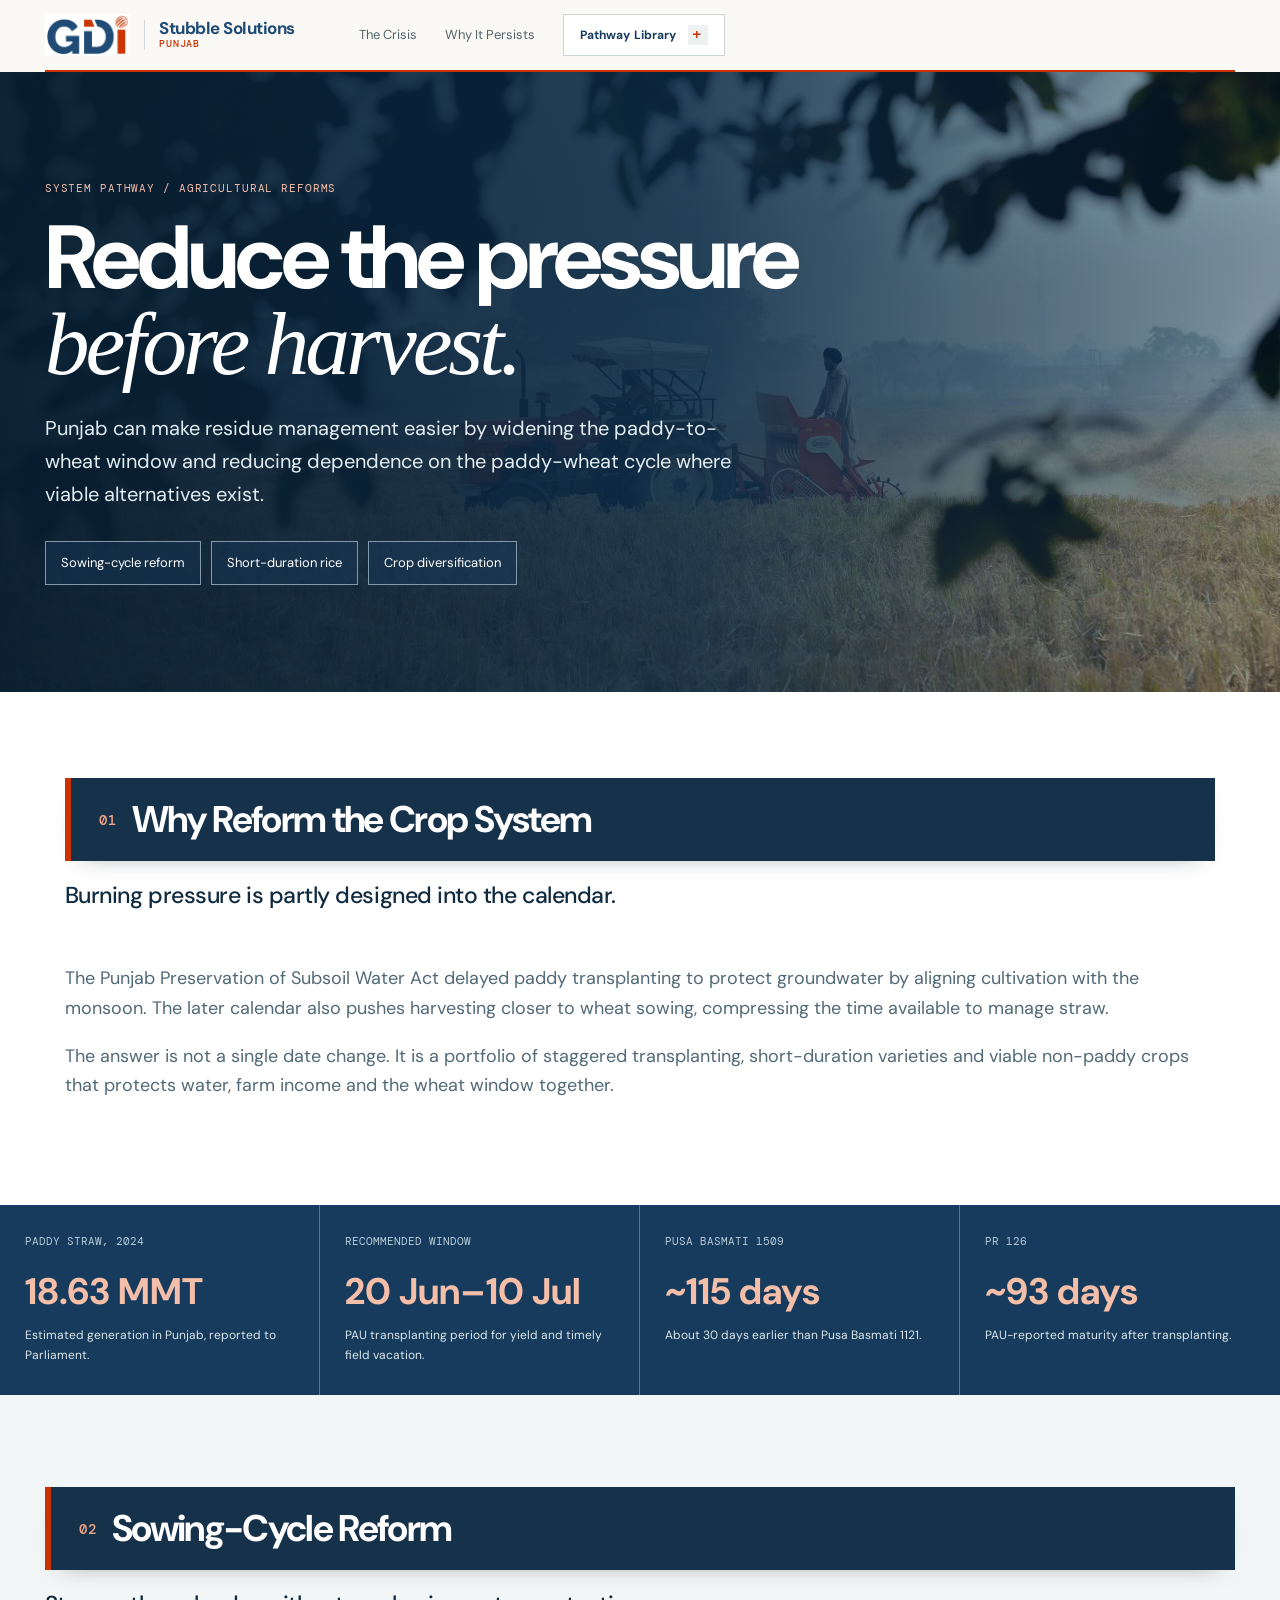
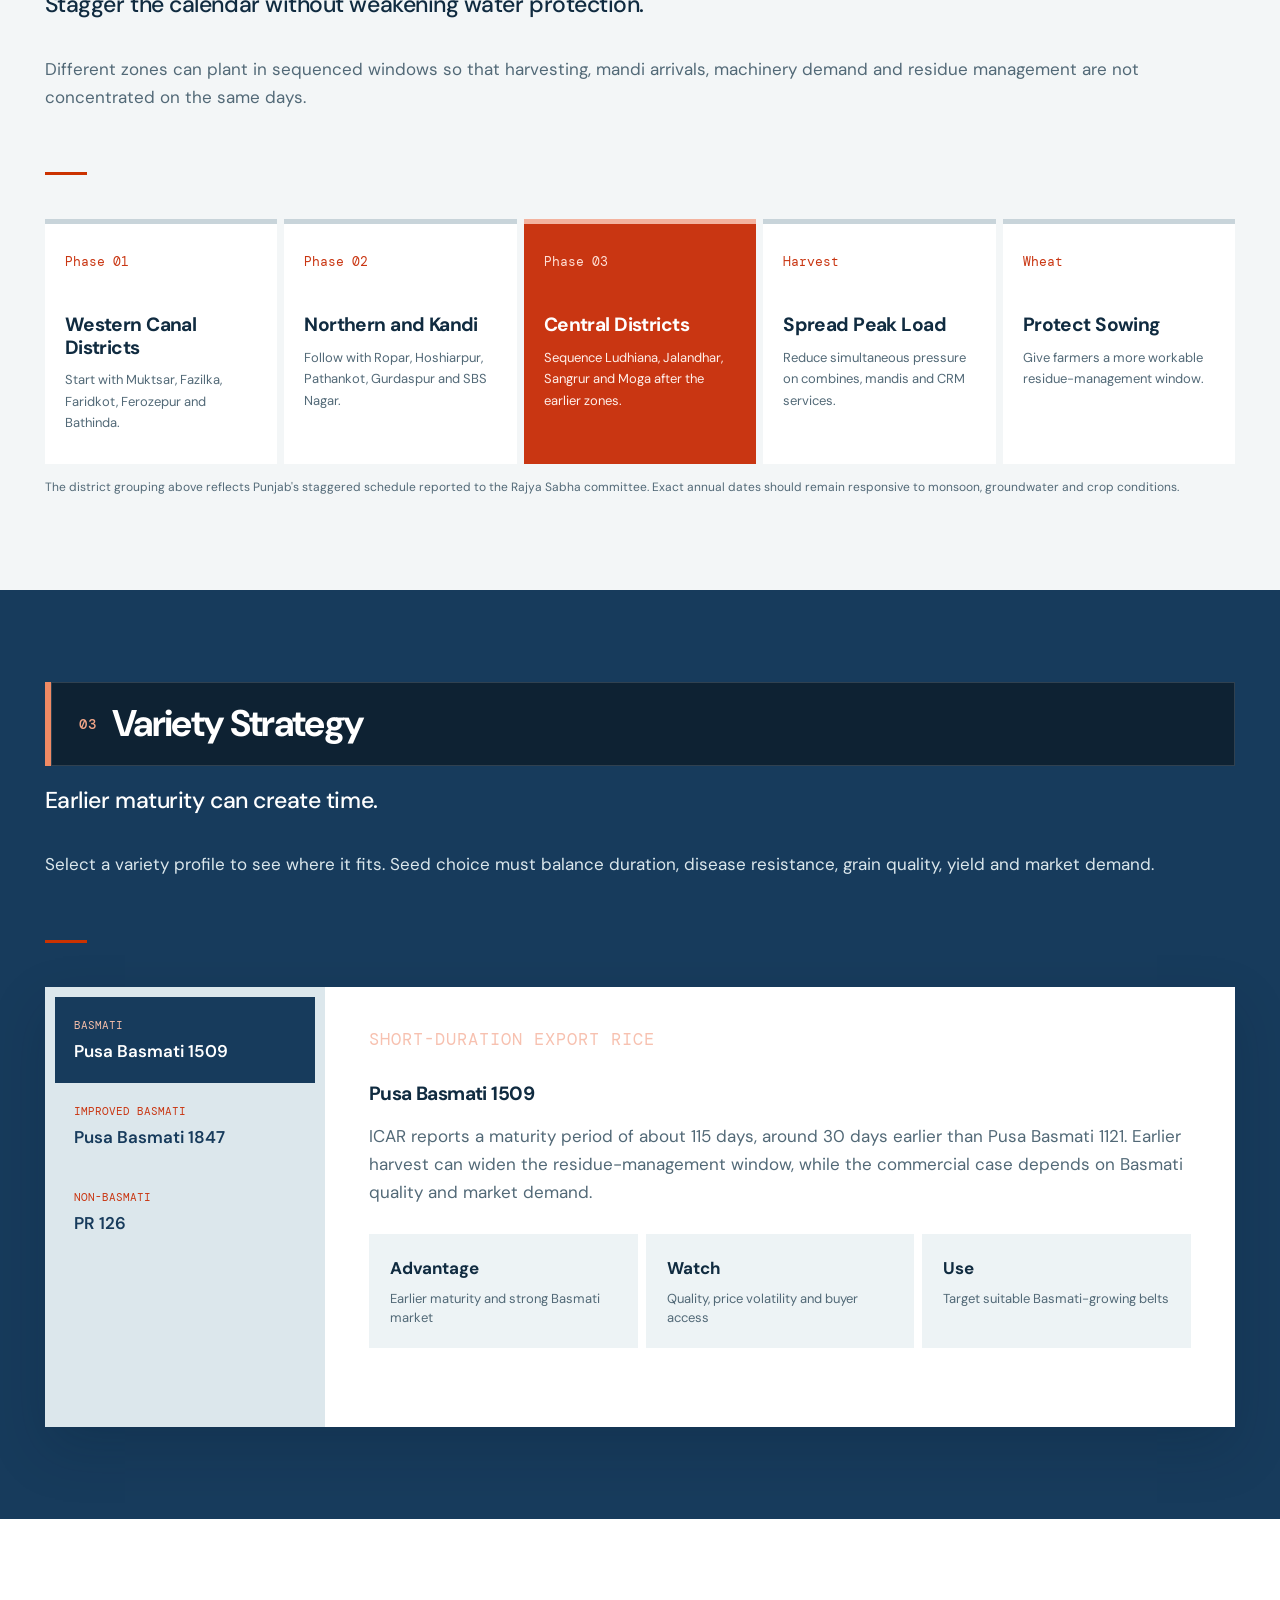
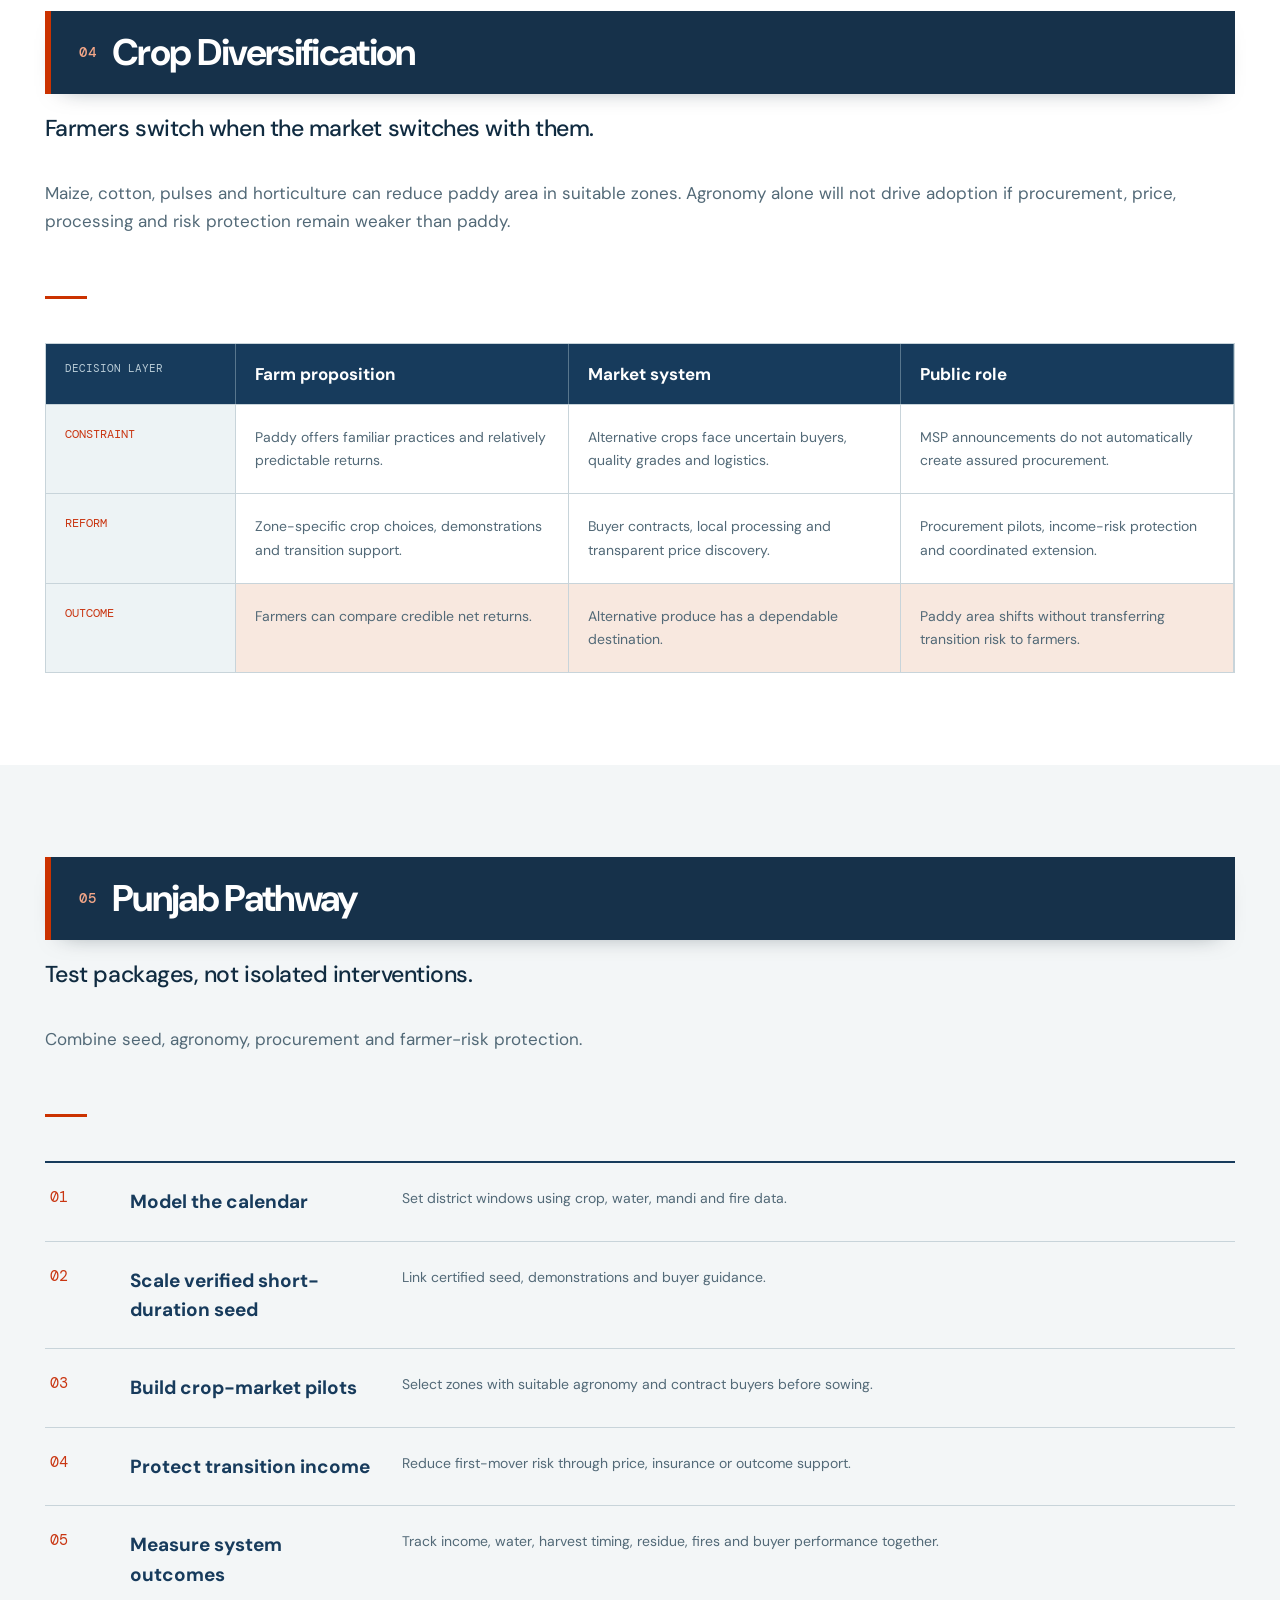
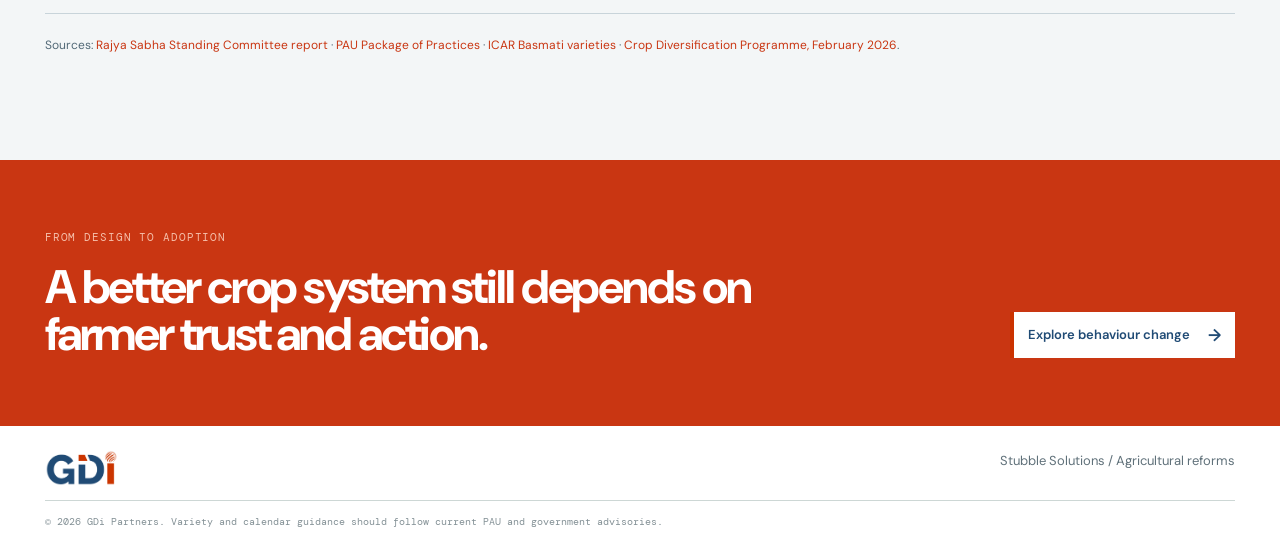
==== agri-reforms.html @ 99319f47 "Redesign GDi's Work section as a process infographic Diagnose -> Design -> Enable flow with icons an" ====
<!doctype html>
<html lang="en"><head>
    <!-- Google tag (gtag.js) -->
    <script async src="https://www.googletagmanager.com/gtag/js?id=G-KE79TGJ0NB"></script>
    <script>
      window.dataLayer = window.dataLayer || [];
      function gtag(){dataLayer.push(arguments);}
      gtag('js', new Date());
      gtag('config', 'G-KE79TGJ0NB');
    </script><meta charset="UTF-8"/><meta name="viewport" content="width=device-width,initial-scale=1.0"/><meta name="description" content="Agricultural reforms that can reduce Punjab's stubble-burning pressure through a better sowing cycle, short-duration rice and crop diversification."/><title>Agricultural Reforms | Stubble Solutions, Punjab</title><link rel="preconnect" href="https://fonts.googleapis.com"/><link rel="preconnect" href="https://fonts.gstatic.com" crossorigin/><link href="https://fonts.googleapis.com/css2?family=DM+Mono:wght@400;500&family=DM+Sans:opsz,wght@9..40,400;9..40,500;9..40,600;9..40,700&display=swap" rel="stylesheet"/><link rel="stylesheet" href="funders.css"/><link rel="stylesheet" href="palette-update.css"/><link rel="stylesheet" href="consulting-polish.css"/><link rel="stylesheet" href="logo.css"/><link rel="stylesheet" href="ex-situ.css"/><link rel="stylesheet" href="completion-pathways.css"/>
    <link rel="stylesheet" href="hierarchy.css?v=20261125-1615" /><script src="pathway-nav.js" defer></script></head>
<body class="ex-page path-page"><header class="topbar"><a href="index.html" class="wordmark logo-link"><img src="assets/gdi-logo.jpg" alt="GDi"/><span class="site-name"><b>Stubble Solutions</b><small>Punjab</small></span></a><nav><a href="index.html#why">The Crisis</a><a href="why-it-persists.html">Why It Persists</a><a href="index.html#pathways">Pathway Library</a></nav><a class="top-cta" href="index.html#pathways">All pathways <span>↗</span></a></header>
<main><section class="path-hero"><img src="assets/insitu-field-photo.jpg" alt="Paddy field and farm machinery in Punjab"/><div class="path-shade"></div><div class="container path-hero-copy"><p class="kicker light">System pathway / Agricultural reforms</p><h1>Reduce the pressure<br/><em>before harvest.</em></h1><p>Punjab can make residue management easier by widening the paddy-to-wheat window and reducing dependence on the paddy-wheat cycle where viable alternatives exist.</p><div class="path-jumps"><a href="#calendar">Sowing-cycle reform</a><a href="#varieties">Short-duration rice</a><a href="#diversification">Crop diversification</a></div></div></section>
<section class="container path-summary"><div><p class="kicker section-title"><span class="section-num">01</span><span class="section-name">Why Reform the Crop System</span></p><h2>Burning pressure is partly designed into the calendar.</h2></div><div><p>The Punjab Preservation of Subsoil Water Act delayed paddy transplanting to protect groundwater by aligning cultivation with the monsoon. The later calendar also pushes harvesting closer to wheat sowing, compressing the time available to manage straw.</p><p>The answer is not a single date change. It is a portfolio of staggered transplanting, short-duration varieties and viable non-paddy crops that protects water, farm income and the wheat window together.</p></div></section>
<section class="metric-strip"><article><span>Paddy straw, 2024</span><strong>18.63 MMT</strong><p>Estimated generation in Punjab, reported to Parliament.</p></article><article><span>Recommended window</span><strong>20 Jun–10 Jul</strong><p>PAU transplanting period for yield and timely field vacation.</p></article><article><span>Pusa Basmati 1509</span><strong>~115 days</strong><p>About 30 days earlier than Pusa Basmati 1121.</p></article><article><span>PR 126</span><strong>~93 days</strong><p>PAU-reported maturity after transplanting.</p></article></section>
<section id="calendar" class="path-section tint"><div class="container"><div class="section-intro"><div><p class="kicker section-title"><span class="section-num">02</span><span class="section-name">Sowing-Cycle Reform</span></p><h2>Stagger the calendar without weakening water protection.</h2></div><p>Different zones can plant in sequenced windows so that harvesting, mandi arrivals, machinery demand and residue management are not concentrated on the same days.</p></div><div class="process-grid"><article><span>Phase 01</span><h3>Western Canal Districts</h3><p>Start with Muktsar, Fazilka, Faridkot, Ferozepur and Bathinda.</p></article><article><span>Phase 02</span><h3>Northern and Kandi</h3><p>Follow with Ropar, Hoshiarpur, Pathankot, Gurdaspur and SBS Nagar.</p></article><article class="active"><span>Phase 03</span><h3>Central Districts</h3><p>Sequence Ludhiana, Jalandhar, Sangrur and Moga after the earlier zones.</p></article><article><span>Harvest</span><h3>Spread Peak Load</h3><p>Reduce simultaneous pressure on combines, mandis and CRM services.</p></article><article><span>Wheat</span><h3>Protect Sowing</h3><p>Give farmers a more workable residue-management window.</p></article></div><p class="metric-note">The district grouping above reflects Punjab's staggered schedule reported to the Rajya Sabha committee. Exact annual dates should remain responsive to monsoon, groundwater and crop conditions.</p></div></section>
<section id="varieties" class="path-section dark"><div class="container"><div class="section-intro"><div><p class="kicker section-title on-dark"><span class="section-num">03</span><span class="section-name">Variety Strategy</span></p><h2>Earlier maturity can create time.</h2></div><p>Select a variety profile to see where it fits. Seed choice must balance duration, disease resistance, grain quality, yield and market demand.</p></div><div class="path-tabs" data-path-tabs><div class="path-tab-list"><button data-path-tab="pb1509" aria-selected="true"><span>Basmati</span>Pusa Basmati 1509</button><button data-path-tab="pb1847" aria-selected="false"><span>Improved Basmati</span>Pusa Basmati 1847</button><button data-path-tab="pr126" aria-selected="false"><span>Non-Basmati</span>PR 126</button></div><div class="path-tab-panels"><div class="path-tab-panel" data-path-panel="pb1509"><p class="card-label">Short-duration export rice</p><h3>Pusa Basmati 1509</h3><p>ICAR reports a maturity period of about 115 days, around 30 days earlier than Pusa Basmati 1121. Earlier harvest can widen the residue-management window, while the commercial case depends on Basmati quality and market demand.</p><div class="mini-grid"><article><b>Advantage</b><span>Earlier maturity and strong Basmati market</span></article><article><b>Watch</b><span>Quality, price volatility and buyer access</span></article><article><b>Use</b><span>Target suitable Basmati-growing belts</span></article></div></div><div class="path-tab-panel" data-path-panel="pb1847" hidden><p class="card-label">Improved line of PB1509</p><h3>Pusa Basmati 1847</h3><p>An improved near-isogenic line of PB1509 with resistance to key diseases. It can retain the short-duration logic while reducing some production risk.</p><div class="mini-grid"><article><b>Advantage</b><span>Disease resistance plus PB1509 background</span></article><article><b>Watch</b><span>Seed availability and quality segregation</span></article><article><b>Use</b><span>Demonstrate with procurement partners</span></article></div></div><div class="path-tab-panel" data-path-panel="pr126" hidden><p class="card-label">PAU short-duration rice</p><h3>PR 126</h3><p>PAU recommends this short-duration variety and specifies younger seedlings and a bounded transplanting window. It can help timely field vacation, but variety deployment must follow current PAU guidance.</p><div class="mini-grid"><article><b>Advantage</b><span>Short duration for the paddy-wheat system</span></article><article><b>Watch</b><span>Transplanting age and date discipline</span></article><article><b>Use</b><span>Scale through certified seed and extension</span></article></div></div></div></div></div></section>
<section id="diversification" class="path-section"><div class="container"><div class="section-intro"><div><p class="kicker section-title"><span class="section-num">04</span><span class="section-name">Crop Diversification</span></p><h2>Farmers switch when the market switches with them.</h2></div><p>Maize, cotton, pulses and horticulture can reduce paddy area in suitable zones. Agronomy alone will not drive adoption if procurement, price, processing and risk protection remain weaker than paddy.</p></div><div class="system-table"><div class="system-table-head"><span>Decision layer</span><b>Farm proposition</b><b>Market system</b><b>Public role</b></div><div class="system-row"><strong>Constraint</strong><p>Paddy offers familiar practices and relatively predictable returns.</p><p>Alternative crops face uncertain buyers, quality grades and logistics.</p><p>MSP announcements do not automatically create assured procurement.</p></div><div class="system-row"><strong>Reform</strong><p>Zone-specific crop choices, demonstrations and transition support.</p><p>Buyer contracts, local processing and transparent price discovery.</p><p>Procurement pilots, income-risk protection and coordinated extension.</p></div><div class="system-row outcome"><strong>Outcome</strong><p>Farmers can compare credible net returns.</p><p>Alternative produce has a dependable destination.</p><p>Paddy area shifts without transferring transition risk to farmers.</p></div></div></div></section>
<section class="path-section tint"><div class="container"><div class="section-intro"><div><p class="kicker section-title"><span class="section-num">05</span><span class="section-name">Punjab Pathway</span></p><h2>Test packages, not isolated interventions.</h2></div><p>Combine seed, agronomy, procurement and farmer-risk protection.</p></div><ol class="recommend-list"><li><b>Model the calendar</b><p>Set district windows using crop, water, mandi and fire data.</p></li><li><b>Scale verified short-duration seed</b><p>Link certified seed, demonstrations and buyer guidance.</p></li><li><b>Build crop-market pilots</b><p>Select zones with suitable agronomy and contract buyers before sowing.</p></li><li><b>Protect transition income</b><p>Reduce first-mover risk through price, insurance or outcome support.</p></li><li><b>Measure system outcomes</b><p>Track income, water, harvest timing, residue, fires and buyer performance together.</p></li></ol><p class="source-line">Sources: <a href="https://sansad.in/getFile/rsnew/Committee_site/Committee_File/ReportFile/19/217/401_2025_12_17.pdf?source=rajyasabha" target="_blank" rel="noreferrer">Rajya Sabha Standing Committee report</a> · <a href="https://pau.edu/content/ccil/pf/pp_kharif.pdf" target="_blank" rel="noreferrer">PAU Package of Practices</a> · <a href="https://icar.gov.in/en/crop-science/basmati-rice-varieties" target="_blank" rel="noreferrer">ICAR Basmati varieties</a> · <a href="https://www.pib.gov.in/PressReleseDetailm.aspx?PRID=2225974&amp;lang=2&amp;reg=3" target="_blank" rel="noreferrer">Crop Diversification Programme, February 2026</a>.</p></div></section>
<section class="path-next"><div class="container"><div><p class="kicker light">From design to adoption</p><h2>A better crop system still depends on farmer trust and action.</h2></div><a class="button light-button" href="behaviour-change.html">Explore behaviour change <span>→</span></a></div></section></main><footer class="container"><a class="wordmark logo-link footer-logo" href="index.html"><img src="assets/gdi-logo.jpg" alt="GDi"/></a><p>Stubble Solutions / Agricultural reforms</p><small>© 2026 GDi Partners. Variety and calendar guidance should follow current PAU and government advisories.</small></footer><script src="completion-pathways.js" defer></script></body></html>
---- funders.css ----
:root{--ink:#132734;--blue:#1b4c62;--teal:#23706e;--lime:#d4e88a;--paper:#faf9f5;--mist:#edf2f0;--sand:#e8e2d4;--line:#cdd7d5;--muted:#60717a}*{box-sizing:border-box}html{scroll-behavior:smooth}body{margin:0;background:var(--paper);color:var(--ink);font:16px/1.55 'DM Sans',Arial,sans-serif}.container{width:min(1150px,calc(100% - 64px));margin:auto}a{text-decoration:none;color:inherit}.topbar{height:72px;display:flex;align-items:center;justify-content:space-between;width:min(1150px,calc(100% - 64px));margin:auto}.wordmark{font-size:19px;font-weight:700;letter-spacing:-.04em;color:var(--blue)}.wordmark span{font-weight:400}.topbar nav{display:flex;gap:28px;color:#53646b;font-size:13px}.topbar nav a:hover{color:var(--teal)}.top-cta,.button{background:var(--blue);color:#fff;font-size:13px;font-weight:600;padding:10px 14px;display:inline-flex;gap:18px;align-items:center}.top-cta span,.button span{font-size:17px}.hero{height:635px;position:relative;overflow:hidden;background:#1d3540}.hero>img{width:100%;height:100%;object-fit:cover;object-position:center}.hero-shade{position:absolute;inset:0;background:linear-gradient(90deg,rgba(11,29,40,.88) 0%,rgba(11,29,40,.66) 39%,rgba(11,29,40,.12) 73%,rgba(11,29,40,.12))}.hero-copy{position:absolute;z-index:2;left:50%;top:50%;transform:translate(-50%,-50%);color:#fff}.kicker{font:11px 'DM Mono',monospace;letter-spacing:.08em;color:var(--teal);text-transform:uppercase;margin:0 0 18px}.kicker.light{color:#d7ea9a}.hero h1{max-width:720px;font-size:clamp(44px,5vw,72px);line-height:1.03;letter-spacing:-.065em;margin:0 0 24px}.hero-copy>p:not(.kicker){max-width:550px;color:#e0e8e6;font-size:18px;margin:0 0 32px}.light-button{background:var(--lime);color:#19353d}.hero-note{position:absolute;right:max(32px,calc((100vw - 1150px)/2));bottom:0;background:#fff;width:240px;padding:17px 20px 16px;z-index:3;display:flex;flex-direction:column}.hero-note span,.hero-note small{font:10px 'DM Mono';color:#708087;text-transform:uppercase;letter-spacing:.06em}.hero-note b{font-size:14px;margin:4px 0}.summary{display:grid;grid-template-columns:1.1fr .9fr;gap:92px;padding:105px 0 90px}.summary h2,.section h2,.next h2{font-size:clamp(32px,3.5vw,50px);line-height:1.12;letter-spacing:-.052em;margin:0;max-width:650px}.summary-copy{color:var(--muted);padding-top:8px}.summary-copy p{margin:0 0 22px}.underlink{border-bottom:1px solid var(--blue);padding-bottom:3px;font-size:13px;font-weight:600;color:var(--blue)}.underlink span{margin-left:10px}.numbers{background:var(--blue);color:#fff}.number-grid{display:grid;grid-template-columns:repeat(4,1fr)}.number-grid>div{padding:31px 24px 35px;border-left:1px solid #527a89}.number-grid>div:first-child{border-left:0}.number-grid strong{font-size:34px;line-height:1;letter-spacing:-.055em;display:block;color:#d9ed99}.number-grid span{font-size:12px;line-height:1.35;color:#d9e6e9;margin-top:9px;display:block;max-width:165px}.section{padding-top:112px;padding-bottom:112px}.section-intro{margin-bottom:48px}.section-intro.split{display:grid;grid-template-columns:1.1fr .9fr;gap:92px;align-items:end}.section-intro.split>p{margin:0;color:var(--muted);max-width:400px}.two-col{display:grid;grid-template-columns:1.05fr .95fr;gap:90px}.body-copy{font-size:18px;color:#455d68;max-width:580px}.body-copy p:first-child{margin-top:0}.callout{border-top:4px solid var(--lime);background:var(--mist);padding:25px 29px;align-self:start}.callout p:last-child{font-size:20px;line-height:1.35;margin:0}.process-strip{margin-top:68px;border-top:1px solid var(--line);border-bottom:1px solid var(--line);display:grid;grid-template-columns:1fr 45px 1fr 45px 1fr;align-items:center}.process-strip>div{padding:25px 0;display:grid;grid-template-columns:35px 1fr;column-gap:12px}.process-strip i{font:11px 'DM Mono';font-style:normal;color:var(--teal);padding-top:4px}.process-strip b{font-size:16px}.process-strip span{grid-column:2;color:var(--muted);font-size:13px;margin-top:3px}.process-strip em{font-style:normal;color:var(--teal);font-size:21px;text-align:center}.market{background:var(--mist)}.market-grid{display:grid;grid-template-columns:repeat(3,1fr);gap:18px}.market-card{background:#fff;min-height:310px;padding:27px;display:flex;flex-direction:column;border-top:3px solid #8db9b3}.market-card.dark{background:var(--ink);color:#fff;border-top-color:var(--lime)}.card-label{font:11px 'DM Mono';text-transform:uppercase;letter-spacing:.06em;color:var(--teal);margin:0 0 30px}.dark .card-label{color:#d8ed9e}.market-card strong{font-size:35px;line-height:1;letter-spacing:-.06em}.market-card strong span{color:var(--teal)}.market-card>p:not(.card-label){font-size:13px;color:var(--muted);margin:12px 0}.dark>p:not(.card-label),.dark small{color:#c0d0d0!important}.market-card small{font:11px 'DM Mono';color:#687a80;margin-top:auto}.chart{height:80px;display:flex;align-items:end;gap:8px;margin-top:auto;border-bottom:1px solid #8eaaae;padding-left:3px}.chart i{background:#88b6b0;width:17%;display:block}.chart i:last-child{background:var(--lime)}.rule{height:1px;background:var(--line);margin-top:auto;margin-bottom:17px}.compare{border-top:1px solid var(--line)}.compare-head,.compare-row{display:grid;grid-template-columns:1fr 1fr}.compare-head{font:11px 'DM Mono';text-transform:uppercase;letter-spacing:.06em;color:var(--teal);padding:15px 22px;background:var(--mist)}.compare-row{border-bottom:1px solid var(--line)}.compare-row>div{padding:23px 22px}.compare-row>div+div{border-left:1px solid var(--line);background:#fcf4ed}.compare-row b{font-size:15px}.compare-row p{font-size:13px;color:var(--muted);margin:3px 0 0}.pilot{background:var(--blue);color:#fff}.pilot .kicker{color:#d8ed9e}.pilot h2{color:#fff}.pilot .section-intro>p{color:#d3e2e5}.pilot-table{border-top:1px solid #7091a0}.pilot-table>div{display:grid;grid-template-columns:1.1fr 1fr 1fr;border-bottom:1px solid #7091a0}.pilot-table span,.pilot-table b{padding:15px 18px;font-size:13px}.pilot-table span{color:#d0e0e4}.pilot-table b{border-left:1px solid #7091a0;font-weight:500}.pilot-head{background:#214f65}.pilot-head span{color:#fff!important;font-weight:600}.footnote{color:#c9d9dd;font-size:11px;margin:15px 0 0}.gdi{background:#f5f1e9}.work-grid{display:grid;grid-template-columns:repeat(4,1fr);border-top:1px solid #c9c6bc;border-left:1px solid #c9c6bc}.work-grid article{min-height:245px;padding:23px;border-right:1px solid #c9c6bc;border-bottom:1px solid #c9c6bc}.work-grid span{font:11px 'DM Mono';color:var(--teal)}.work-grid h3{font-size:18px;line-height:1.25;margin:32px 0 9px}.work-grid p{font-size:13px;color:var(--muted);margin:0}.next{background:linear-gradient(105deg,#153948,#1f6868);color:#fff;padding:95px 0}.next-grid{display:grid;grid-template-columns:1fr 1fr;gap:100px}.next h2{color:#fff}.next-grid>div:last-child{color:#d9e5e5}.next-grid>div:last-child>p{margin-top:0}.next ul{margin:23px 0 28px;padding:0;list-style:none}.next li{border-top:1px solid #578589;padding:10px 0;font-size:14px}.next li:before{content:'+';color:#d8ed9e;margin-right:10px}footer{min-height:125px;display:grid;grid-template-columns:1fr 1fr;align-content:center;gap:3px;color:var(--muted)}footer p{margin:0;text-align:right;font-size:13px}footer small{grid-column:1/-1;border-top:1px solid var(--line);padding-top:14px;margin-top:11px;font:10px 'DM Mono';color:#849196}@media(max-width:800px){.container,.topbar{width:calc(100% - 40px)}.topbar{height:64px}.topbar nav{display:none}.top-cta{font-size:11px;padding:8px 10px}.hero{height:580px}.hero>img{object-position:64% center}.hero-shade{background:linear-gradient(90deg,rgba(11,29,40,.85),rgba(11,29,40,.3))}.hero h1{font-size:45px}.hero-copy>p:not(.kicker){font-size:16px}.hero-note{right:20px;width:200px}.summary,.two-col,.section-intro.split,.next-grid{grid-template-columns:1fr;gap:29px}.summary{padding:68px 0}.number-grid,.market-grid,.work-grid{grid-template-columns:1fr 1fr}.number-grid>div:nth-child(3){border-left:0}.number-grid>div{padding:24px 16px}.section{padding-top:70px;padding-bottom:70px}.section-intro{margin-bottom:33px}.process-strip{grid-template-columns:1fr;gap:0;padding:7px 0}.process-strip>em{display:none}.process-strip>div{border-bottom:1px solid var(--line)}.process-strip>div:last-child{border:0}.market-card{min-height:245px}.compare-head,.compare-row{grid-template-columns:1fr}.compare-head span+span{display:none}.compare-row>div+div{border-left:0;border-top:1px solid var(--line)}.pilot-table{overflow-x:auto}.pilot-table>div{min-width:630px}.work-grid article{min-height:225px}.next{padding:70px 0}footer{grid-template-columns:1fr;padding:30px 0}footer p{text-align:left}.hero-copy{left:20px;right:20px;transform:translateY(-50%);width:auto}}
---- palette-update.css ----
:root{--blue:#204b75;--teal:#cb3200;--ink:#16314a}.topbar{border-bottom:2px solid #cb3200}.wordmark{color:#204b75}.top-cta,.button{background:#204b75}.top-cta:hover,.button:hover{background:#163d60}.kicker{color:#cb3200}.kicker.light{color:#f5c7b8}.hero-note{border-top:4px solid #cb3200}.hero-note b{color:#204b75}.underlink{color:#cb3200;border-color:#cb3200}.numbers{background:#204b75}.number-grid strong{color:#f8c2ad}.callout{border-top-color:#cb3200}.process-strip i,.process-strip em{color:#cb3200}.market-card{border-top-color:#8eb0c7}.market-card.dark{background:#204b75;border-top-color:#cb3200}.card-label{color:#cb3200}.dark .card-label{color:#f7c1b0}.market-card strong span{color:#cb3200}.chart i{background:#95b4c5}.chart i:last-child{background:#cb3200}.compare-head{color:#cb3200}.pilot{background:#204b75}.pilot .kicker{color:#f7c1b0}.pilot-head{background:#183c5e}.work-grid span{color:#cb3200}.next{background:linear-gradient(105deg,#173b5c,#204b75)}.next li:before{color:#f6bca8}.light-button{background:#fff;color:#204b75;border-left:4px solid #cb3200}.light-button:hover{background:#f5efea}
---- consulting-polish.css ----
/* Refinements drawn from consulting editorial patterns: visual hierarchy, confident evidence, and clear reading paths. */
.why{background:#fff}.why-grid{display:grid;grid-template-columns:repeat(3,1fr);border-top:1px solid #cdd7d5;border-left:1px solid #cdd7d5}.why-grid article{min-height:245px;padding:25px;border-right:1px solid #cdd7d5;border-bottom:1px solid #cdd7d5}.why-grid span{font:11px 'DM Mono';color:#cb3200}.why-grid h3{font-size:20px;line-height:1.2;margin:29px 0 8px;color:#204b75}.why-grid p{font-size:13px;color:#60717a;margin:0}.research{background:#edf2f0}.research-grid{display:grid;grid-template-columns:repeat(3,1fr);gap:16px}.research-grid a{min-height:280px;display:flex;flex-direction:column;background:#fff;padding:25px;border-top:3px solid #204b75;transition:transform .2s,box-shadow .2s}.research-grid a:hover{transform:translateY(-4px);box-shadow:0 8px 0 rgba(32,75,117,.12)}.research-grid span{font:10px 'DM Mono';letter-spacing:.06em;text-transform:uppercase;color:#cb3200}.research-grid h3{font-size:19px;line-height:1.25;margin:27px 0 10px;color:#204b75}.research-grid p{font-size:13px;color:#60717a;margin:0}.research-grid b{margin-top:auto;color:#cb3200;font-size:12px}.convening{display:grid;grid-template-columns:1.1fr .9fr;gap:55px;padding:35px;background:#fff;border-top:4px solid #cb3200;margin-bottom:35px}.convening h3{font-size:28px;line-height:1.1;letter-spacing:-.04em;color:#204b75;margin:0 0 12px}.convening>div>p:not(.kicker){max-width:525px;color:#60717a;margin:0 0 19px}.convening dl{margin:0;display:grid;grid-template-columns:repeat(3,1fr);gap:0;align-items:center}.convening dl>div{padding:8px 14px;border-left:1px solid #cdd7d5}.convening dt{font-size:35px;line-height:1;color:#cb3200;font-weight:700;letter-spacing:-.06em}.convening dd{font-size:12px;line-height:1.35;color:#60717a;margin:8px 0 0}@media(max-width:800px){.why-grid,.research-grid{grid-template-columns:1fr}.why-grid article{min-height:0}.research-grid a{min-height:220px}.convening{grid-template-columns:1fr;gap:28px;padding:24px}.convening dl{grid-template-columns:1fr}.convening dl>div{border-left:0;border-top:1px solid #cdd7d5;padding:14px 0}.convening h3{font-size:24px}}
.production-note{display:grid;grid-template-columns:1.05fr .95fr;gap:45px;margin-top:38px;padding:28px 30px;background:#f4f6f4;border-left:4px solid #cb3200}.production-note .kicker{margin-bottom:11px}.production-note h3{font-size:23px;line-height:1.2;letter-spacing:-.035em;color:#204b75;margin:0 0 9px}.production-note>div>p:not(.kicker){font-size:14px;color:#60717a;margin:0}.production-options{display:grid;gap:0;border-top:1px solid #cdd7d5}.production-options p{display:grid;grid-template-columns:190px 1fr;gap:16px;padding:13px 0;margin:0;border-bottom:1px solid #cdd7d5;font-size:13px;line-height:1.4}.production-options b{color:#204b75}.production-options span{color:#60717a}@media(max-width:800px){.production-note{grid-template-columns:1fr;gap:24px;padding:23px}.production-options p{grid-template-columns:1fr;gap:2px}}
.convening-photo{margin:0 0 28px;position:relative;background:#204b75}.convening-photo img{display:block;width:100%;height:430px;object-fit:cover;object-position:center 47%}.convening-photo figcaption{position:absolute;right:0;bottom:0;max-width:560px;margin:0;padding:13px 17px;background:#fff;color:#56676f;font:11px/1.4 'DM Mono',monospace}@media(max-width:800px){.convening-photo img{height:260px}.convening-photo figcaption{max-width:92%;font-size:9px}}
.model-head article{min-height:350px;overflow:hidden}.model-photo{display:block;width:calc(100% + 40px);height:160px;margin:-18px -20px 16px;object-fit:cover;background:#dfe6e8}.model-head h3{margin-top:18px}.economics{background:#173b5c;color:#fff}.economics .kicker{color:#f7c1b0}.economics h2{color:#fff}.economics .section-intro.split>p{color:#d5e1e6}.economic-lead{display:grid;grid-template-columns:.78fr 1.22fr;gap:18px}.deal-card,.model-snapshot,.economics-detail article{background:#fff;color:#16314a;padding:29px}.deal-card{display:flex;flex-direction:column;border-top:4px solid #cb3200}.deal-card .card-label,.model-snapshot .card-label,.economics-detail .card-label{color:#cb3200;margin-bottom:22px}.deal-card>strong{font-size:49px;line-height:1;letter-spacing:-.06em;color:#204b75}.deal-card h3,.snapshot-head h3,.economics-detail h3{font-size:21px;line-height:1.2;margin:12px 0 9px;color:#204b75}.deal-card>p:not(.card-label){font-size:13px;color:#60717a;margin:0 0 20px}.deal-card .underlink{align-self:flex-start}.deal-card small{font:10px/1.5 'DM Mono';color:#77858a;margin-top:auto;padding-top:25px}.model-snapshot{border-top:4px solid #204b75}.snapshot-head{display:flex;justify-content:space-between;gap:20px;align-items:start}.snapshot-head .card-label{margin-bottom:9px}.snapshot-head h3{margin:0}.model-download{padding:9px 12px;background:#204b75;color:#fff;font:11px 'DM Mono';white-space:nowrap}.snapshot-grid{display:grid;grid-template-columns:repeat(2,1fr);border-top:1px solid #cdd7d5;border-left:1px solid #cdd7d5;margin-top:28px}.snapshot-grid div{padding:19px;border-right:1px solid #cdd7d5;border-bottom:1px solid #cdd7d5}.snapshot-grid strong{font-size:30px;line-height:1;color:#204b75;display:block;letter-spacing:-.04em}.snapshot-grid span{font-size:11px;color:#60717a;display:block;margin-top:7px}.gap-callout{display:grid;grid-template-columns:1fr auto;column-gap:22px;margin-top:18px;padding:20px 22px;background:#fcf4ed;border-left:4px solid #cb3200}.gap-callout>span{font:10px 'DM Mono';text-transform:uppercase;letter-spacing:.05em;color:#60717a}.gap-callout strong{grid-row:1/3;grid-column:2;font-size:37px;line-height:1;color:#cb3200;letter-spacing:-.05em}.gap-callout p{margin:6px 0 0;color:#60717a;font-size:11px;max-width:390px}.economics-detail{display:grid;grid-template-columns:1fr 1fr;gap:18px;margin-top:18px}.assumption-list{margin:0}.assumption-list div{display:flex;justify-content:space-between;gap:20px;padding:11px 0;border-top:1px solid #cdd7d5}.assumption-list dt{font-size:12px;color:#60717a}.assumption-list dd{margin:0;font-size:12px;font-weight:700;color:#204b75}.economics-detail h3{margin:-8px 0 20px}.scenario{display:grid;grid-template-columns:1fr auto;gap:8px;margin-top:13px}.scenario span,.scenario b{font-size:11px}.scenario b{color:#204b75}.scenario i{grid-column:1/-1;height:7px;background:#e6ecec;position:relative}.scenario i:after{content:'';display:block;height:100%;width:var(--fill);background:#cb3200}.scenario.break-even b{color:#23706e}.scenario.break-even i:after{width:100%;background:#23706e}.model-note{margin:18px 0 0;padding:17px 20px;border:1px solid #57738a;color:#cedde3;font-size:11px}.model-note b{color:#fff}.economics .section-intro:after{border-color:#f7c1b0}@media(max-width:800px){.economic-lead,.economics-detail{grid-template-columns:1fr}.deal-card,.model-snapshot,.economics-detail article{padding:23px}.snapshot-head{display:block}.model-download{display:inline-block;margin-top:17px}.snapshot-grid{grid-template-columns:1fr}.gap-callout{grid-template-columns:1fr}.gap-callout strong{grid-row:auto;grid-column:auto;margin-top:8px}.opportunity-row>div:nth-child(1):before{content:'Recommendation'}.model-head article{min-height:350px}}
.topbar{position:sticky;top:0;z-index:20;background:rgba(250,249,245,.96);backdrop-filter:blur(12px)}.topbar nav a{position:relative}.topbar nav a:after{content:'';position:absolute;left:0;right:100%;bottom:-5px;border-bottom:2px solid #cb3200;transition:right .2s}.topbar nav a:hover:after{right:0}.hero-copy h1{max-width:770px}.summary h2,.section h2,.next h2{font-weight:600}.section-intro{position:relative}.section-intro:after{content:'';display:block;width:42px;border-bottom:3px solid #cb3200;margin-top:22px}.pilot-image{margin:0 0 43px;position:relative;background:#173b5c}.pilot-image img{display:block;width:100%;height:350px;object-fit:cover;object-position:center}.pilot-image:after{content:'';position:absolute;inset:0;background:linear-gradient(90deg,rgba(32,75,117,.35),transparent 48%);pointer-events:none}.pilot-image figcaption{position:absolute;z-index:1;bottom:0;left:0;max-width:445px;margin:0;padding:13px 17px;background:#fff;color:#56676f;font:11px/1.4 'DM Mono',monospace}.pilot-table>div:nth-child(odd):not(.pilot-head){background:rgba(255,255,255,.045)}.work-grid article{transition:background .2s,transform .2s}.work-grid article:hover{background:#fff;transform:translateY(-4px)}.market-card{box-shadow:0 1px 0 rgba(19,39,52,.04)}@media(max-width:800px){.pilot-image{margin-bottom:32px}.pilot-image img{height:230px}.pilot-image figcaption{max-width:88%;font-size:9px}.section-intro:after{margin-top:17px}}
.benefits-panel{padding:34px;background:#f4f6f4;border-top:4px solid #cb3200}.uses-grid{display:grid;grid-template-columns:repeat(3,1fr);margin-bottom:38px;border-top:1px solid #cdd7d5;border-left:1px solid #cdd7d5;background:#fff}.uses-grid article{min-height:170px;padding:23px;border-right:1px solid #cdd7d5;border-bottom:1px solid #cdd7d5}.uses-grid span{font:11px 'DM Mono';color:#cb3200}.uses-grid h3{margin:23px 0 7px;color:#204b75;font-size:18px;line-height:1.2}.uses-grid p{margin:0;color:#60717a;font-size:12px}.benefits-head{display:grid;grid-template-columns:1.1fr .9fr;gap:70px;align-items:end;margin-bottom:31px}.benefits-head h3{max-width:650px;margin:0;color:#204b75;font-size:30px;line-height:1.12;letter-spacing:-.04em}.benefits-head>p{max-width:410px;margin:0;color:#60717a;font-size:13px}.benefit-icons{display:grid;grid-template-columns:repeat(6,1fr);border-top:1px solid #cdd7d5;border-left:1px solid #cdd7d5;background:#fff}.benefit-icons article{min-height:235px;padding:21px 17px;border-right:1px solid #cdd7d5;border-bottom:1px solid #cdd7d5}.benefit-icons svg{width:52px;height:52px;color:#204b75;fill:none;stroke:currentColor;stroke-width:2;stroke-linecap:round;stroke-linejoin:round}.benefit-icons .fill-mark{fill:#cb3200;stroke:#cb3200}.benefit-icons h4{min-height:44px;margin:21px 0 7px;color:#204b75;font-size:14px;line-height:1.25}.benefit-icons p{margin:0;color:#60717a;font-size:11px;line-height:1.45}.benefit-metrics{display:grid;grid-template-columns:repeat(4,1fr);margin-top:18px;background:#204b75}.benefit-metrics div{padding:22px 24px;border-left:1px solid #587b9c}.benefit-metrics div:first-child{border-left:0}.benefit-metrics strong{display:block;color:#f4c1af;font-size:38px;line-height:1;letter-spacing:-.055em}.benefit-metrics span{display:block;margin-top:8px;color:#e2eaed;font-size:12px}.benefit-source{margin:13px 0 0;color:#718187;font:10px/1.5 'DM Mono',monospace}.why{padding-bottom:96px}.model-compare{border-top:1px solid #cdd7d5;border-left:1px solid #cdd7d5}.model-head,.model-row{display:grid;grid-template-columns:175px repeat(3,1fr)}.model-head{background:#edf2f0}.model-head>span,.model-head article,.model-row>*{padding:18px 20px;border-right:1px solid #cdd7d5;border-bottom:1px solid #cdd7d5}.model-head>span{display:flex;align-items:flex-end;color:#60717a;font:10px 'DM Mono';text-transform:uppercase;letter-spacing:.06em}.model-head article{min-height:165px;background:#edf2f0;border-top:4px solid #204b75}.model-head article:nth-child(3){border-top-color:#23706e}.model-head article:nth-child(4){border-top-color:#cb3200}.model-head i{color:#cb3200;font:11px 'DM Mono';font-style:normal}.model-head h3{margin:26px 0 6px;color:#204b75;font-size:19px;line-height:1.2}.model-head p,.model-row p{margin:0;color:#60717a;font-size:12px;line-height:1.45}.model-row>b{color:#204b75;font-size:12px}.model-row:nth-child(even){background:#f8f8f5}.model-row p{min-height:56px}.readiness{display:inline-flex;padding:5px 9px;color:#fff;font:10px 'DM Mono';text-transform:uppercase;letter-spacing:.05em}.readiness.low{background:#7e8c92}.readiness.medium{background:#23706e}.readiness.high{background:#cb3200}.opportunity-table{border-top:1px solid #cdd7d5;border-left:1px solid #cdd7d5}.opportunity-head,.opportunity-row{display:grid;grid-template-columns:repeat(3,1fr)}.opportunity-head{background:#204b75;color:#fff}.opportunity-head span{padding:14px 22px;border-right:1px solid #587b9c;font:11px 'DM Mono';text-transform:uppercase;letter-spacing:.06em}.opportunity-row>div{min-height:128px;padding:22px;border-right:1px solid #cdd7d5;border-bottom:1px solid #cdd7d5}.opportunity-row:nth-child(odd){background:#f4f6f4}.opportunity-row b{color:#204b75;font-size:15px}.opportunity-row p{margin:6px 0 0;color:#60717a;font-size:12px;line-height:1.45}.feasibility-note{margin:24px 0 0;padding:20px 23px;background:#fcf4ed;border-left:4px solid #cb3200;color:#204b75;font-size:16px;font-weight:600}@media(max-width:1000px){.benefit-icons{grid-template-columns:repeat(3,1fr)}.model-compare{overflow-x:auto}.model-head,.model-row{min-width:940px}}@media(max-width:800px){.benefits-panel{padding:23px}.uses-grid{grid-template-columns:1fr;margin-bottom:30px}.uses-grid article{min-height:0}.benefits-head{grid-template-columns:1fr;gap:15px}.benefits-head h3{font-size:25px}.benefit-icons{grid-template-columns:repeat(2,1fr)}.benefit-icons article{min-height:215px}.benefit-metrics{grid-template-columns:repeat(2,1fr)}.benefit-metrics div:nth-child(3){border-left:0;border-top:1px solid #587b9c}.benefit-metrics div:nth-child(4){border-top:1px solid #587b9c}.benefit-metrics strong{font-size:32px}.opportunity-head{display:none}.opportunity-row{grid-template-columns:1fr}.opportunity-row>div{min-height:0}.opportunity-row>div:before{display:block;margin-bottom:6px;color:#cb3200;font:10px 'DM Mono';text-transform:uppercase}.opportunity-row>div:nth-child(1):before{content:'Input'}.opportunity-row>div:nth-child(2):before{content:'Possible output'}.opportunity-row>div:nth-child(3):before{content:'Possible outcome'}}@media(max-width:460px){.benefit-icons{grid-template-columns:1fr}.benefit-icons article{min-height:0}.benefit-icons h4{min-height:0}.benefit-metrics{grid-template-columns:1fr}.benefit-metrics div{border-left:0;border-top:1px solid #587b9c}.benefit-metrics div:first-child{border-top:0}}
.opportunity-head,.opportunity-row{grid-template-columns:72px 1.18fr 1fr 1fr}.opportunity-head .step-column{text-align:center;padding-left:8px;padding-right:8px}.opportunity-row{background:#fff!important}.opportunity-row:nth-child(odd){background:#f5f7f6!important}.opportunity-row .step-number{display:grid;place-items:center;border-right:1px solid #cdd7d5;border-bottom:1px solid #cdd7d5;color:#cb3200;font:500 15px 'DM Mono',monospace;background:rgba(32,75,117,.045)}.opportunity-row>div{position:relative;min-height:142px;padding:24px 25px}.opportunity-row>div:not(:last-child):after{content:'→';position:absolute;z-index:2;right:-14px;top:50%;transform:translateY(-50%);width:27px;height:27px;display:grid;place-items:center;border-radius:50%;background:#fff;border:1px solid #cdd7d5;color:#cb3200;font-size:14px}.opportunity-row b{font-size:14px;line-height:1.35;display:block}.opportunity-row p{margin-top:8px}.revenue-models{display:grid;grid-template-columns:repeat(2,1fr);gap:18px;margin-bottom:18px}.revenue-models article{position:relative;background:#fff;color:#16314a;padding:30px;border-top:4px solid #204b75}.revenue-models article+article{border-top-color:#cb3200}.revenue-models .model-index{position:absolute;right:28px;top:27px;font:11px 'DM Mono';color:#8a989d}.revenue-models .card-label{color:#cb3200;margin-bottom:25px}.revenue-models h3{font-size:25px;line-height:1.15;margin:0 0 11px;color:#204b75}.revenue-models>article>p:not(.card-label){color:#60717a;font-size:13px;max-width:470px;margin:0 0 23px}.revenue-models dl{margin:0;border-top:1px solid #cdd7d5}.revenue-models dl div{display:grid;grid-template-columns:150px 1fr;gap:18px;padding:12px 0;border-bottom:1px solid #cdd7d5}.revenue-models dt{font:10px/1.4 'DM Mono';text-transform:uppercase;letter-spacing:.04em;color:#738188}.revenue-models dd{margin:0;font-size:12px;line-height:1.45;color:#204b75;font-weight:600}.deal-proof{display:grid;grid-template-columns:1.3fr .7fr;background:#fcf4ed;color:#16314a;margin-bottom:18px;border-left:4px solid #cb3200}.deal-proof>div{padding:29px}.deal-proof .card-label{color:#cb3200;margin-bottom:14px}.deal-proof h3{font-size:23px;line-height:1.2;color:#204b75;margin:0 0 10px}.deal-proof p:not(.card-label){font-size:13px;color:#60717a;margin:0 0 18px;max-width:660px}.deal-number{display:flex;flex-direction:column;justify-content:center;background:#204b75;color:#fff}.deal-number strong{font-size:48px;line-height:1;letter-spacing:-.06em;color:#f4c1af}.deal-number span{font-size:13px;line-height:1.35;margin-top:8px}.deal-number small{font:9px 'DM Mono';color:#c9d8df;margin-top:20px}.plant-model{margin-top:0}.plant-model .snapshot-head>div{max-width:700px}.plant-model .snapshot-head h3{font-size:26px}.plant-model .snapshot-head>div>p:not(.card-label){font-size:13px;color:#60717a;margin:8px 0 0}.plant-model .snapshot-grid{grid-template-columns:repeat(4,1fr)}@media(max-width:800px){.opportunity-row{grid-template-columns:52px 1fr}.opportunity-row .step-number{grid-row:1/4}.opportunity-row>div{grid-column:2;min-height:0}.opportunity-row>div:not(:last-child):after{display:none}.opportunity-row>div:before{display:block;margin-bottom:6px;color:#cb3200;font:10px 'DM Mono';text-transform:uppercase}.opportunity-row>div:nth-child(2):before{content:'Policy input'}.opportunity-row>div:nth-child(3):before{content:'Near-term output'}.opportunity-row>div:nth-child(4):before{content:'Intended outcome'}.revenue-models,.deal-proof{grid-template-columns:1fr}.revenue-models article{padding:24px}.revenue-models dl div{grid-template-columns:1fr;gap:4px}.deal-number{padding:24px!important}.plant-model .snapshot-grid{grid-template-columns:1fr}}
.economics{background:#f5f1e9;color:#16314a}.economics .kicker{color:#cb3200}.economics h2{color:#16314a}.economics .section-intro.split>p{color:#60717a}.economics .section-intro:after{border-color:#cb3200}.revenue-models{gap:0;margin-bottom:0;box-shadow:0 16px 40px rgba(22,49,74,.08)}.revenue-models article{padding:36px 38px 34px;border:0;min-height:410px}.revenue-models article:first-child{border-top:5px solid #204b75}.revenue-models article+article{background:#204b75;color:#fff;border-top:5px solid #cb3200}.revenue-models .model-index{right:35px;top:32px;font-size:13px}.revenue-models article+article .model-index{color:#94aabd}.revenue-models .card-label{margin-bottom:34px}.revenue-models article+article .card-label{color:#f4c1af}.revenue-models h3{font-size:29px;letter-spacing:-.035em}.revenue-models article+article h3{color:#fff}.revenue-models>article>p:not(.card-label){font-size:14px;line-height:1.55;margin-bottom:28px}.revenue-models article+article>p:not(.card-label){color:#d7e1e7}.revenue-models dl{border-top-color:#d9e0e2}.revenue-models dl div{padding:13px 0}.revenue-models article+article dl,.revenue-models article+article dl div{border-color:#52718c}.revenue-models article+article dt{color:#aac0ce}.revenue-models article+article dd{color:#fff}.revenue-equation{display:grid;grid-template-columns:1fr auto 34px auto;align-items:center;gap:15px;padding:19px 26px;background:#fff;border-top:1px solid #dfe4e3;box-shadow:0 16px 40px rgba(22,49,74,.08);margin-bottom:28px}.revenue-equation span{font:10px 'DM Mono';text-transform:uppercase;letter-spacing:.06em;color:#758389}.revenue-equation b{font-size:14px;color:#204b75}.revenue-equation i{width:30px;height:30px;border-radius:50%;display:grid;place-items:center;background:#fcf4ed;color:#cb3200;font-style:normal;font-size:19px}.deal-proof{grid-template-columns:1.45fr .55fr;margin-bottom:28px;background:#fff;border:0;box-shadow:0 10px 30px rgba(22,49,74,.06)}.deal-proof>div:first-child{padding:31px 36px;border-left:5px solid #cb3200}.deal-proof h3{font-size:25px;letter-spacing:-.025em}.deal-number{padding:28px 32px!important;background:#cb3200}.deal-number strong{color:#fff;font-size:50px}.deal-number small{color:#f7d8ce}.model-snapshot.plant-model{padding:38px;background:#fff;color:#16314a;border:0;box-shadow:0 16px 40px rgba(22,49,74,.08)}.plant-model .snapshot-head{align-items:center}.plant-model .snapshot-head h3{font-size:30px;letter-spacing:-.04em}.model-download{padding:12px 16px;background:#204b75;font-size:10px}.plant-model .snapshot-grid{gap:12px;border:0;margin-top:31px}.plant-model .snapshot-grid div{padding:22px 20px;background:#edf2f0;border:0;min-height:112px}.plant-model .snapshot-grid div:nth-child(4){background:#fcf4ed}.plant-model .snapshot-grid strong{font-size:32px}.plant-equation{display:grid;grid-template-columns:1fr 44px 1fr 44px 1.15fr;align-items:stretch;margin-top:14px;background:#173b5c;color:#fff}.plant-equation>div{padding:23px 25px;display:flex;flex-direction:column;justify-content:center}.plant-equation>i{display:grid;place-items:center;font:normal 26px 'DM Sans';color:#9ab0bf;border-left:1px solid #486880;border-right:1px solid #486880}.plant-equation span{font:9px/1.35 'DM Mono';text-transform:uppercase;letter-spacing:.05em;color:#b9c9d2}.plant-equation strong{font-size:34px;line-height:1;margin-top:8px;color:#fff;letter-spacing:-.05em}.plant-equation .equation-gap{background:#cb3200}.plant-equation .equation-gap span{color:#f7d8ce}.economics-detail{gap:14px;margin-top:28px}.economics-detail article{padding:31px 34px;border:0;box-shadow:0 10px 30px rgba(22,49,74,.06)}.economics-detail article:first-child{border-top:4px solid #204b75}.economics-detail article+article{border-top:4px solid #cb3200}.economics-detail .card-label{margin-bottom:21px}.assumption-list div{padding:12px 0}.scenario{margin-top:16px}.scenario i{height:9px;border-radius:8px;overflow:hidden}.scenario i:after{border-radius:8px}.model-note{margin:22px 0 0;padding:18px 0 0;border:0;border-top:1px solid #c9c6bc;color:#65757c;font-size:11px}.model-note b{color:#204b75}@media(max-width:800px){.revenue-models{gap:12px;box-shadow:none}.revenue-models article{min-height:0;padding:27px}.revenue-equation{grid-template-columns:1fr;gap:9px}.revenue-equation i{margin:0 auto}.deal-proof{grid-template-columns:1fr}.deal-proof>div:first-child{padding:27px}.model-snapshot.plant-model{padding:26px}.plant-model .snapshot-head{display:block}.plant-model .snapshot-grid{grid-template-columns:1fr 1fr}.plant-equation{grid-template-columns:1fr}.plant-equation>i{height:35px;border:0;border-top:1px solid #486880;border-bottom:1px solid #486880}.economics-detail{grid-template-columns:1fr}.economics-detail article{padding:26px}}@media(max-width:460px){.plant-model .snapshot-grid{grid-template-columns:1fr}}
---- logo.css ----
@import url("pathway-nav.css");

.logo-link {
  display: inline-flex;
  align-items: center;
  flex: 0 0 auto;
  line-height: 0;
}

.logo-link img {
  display: block;
  width: auto;
  height: 42px;
  object-fit: contain;
}

.footer-logo img {
  height: 36px;
}

.evidence-link {
  font: 600 12px "DM Sans", sans-serif;
  color: #c93612;
  text-decoration: none;
  border-bottom: 1px solid currentColor;
  padding-bottom: 2px;
}

.evidence-link:hover {
  color: #173b5c;
}

@media (max-width: 800px) {
  .logo-link img {
    height: 34px;
  }

  .footer-logo img {
    height: 32px;
  }
}
---- ex-situ.css ----
:root{--ex-blue:#173b5c;--ex-red:#c93612;--ex-ink:#102b40;--ex-pale:#edf3f5;--ex-peach:#f8e8df;--ex-line:#c8d4da;--ex-muted:#526977}
html{scroll-behavior:smooth}.ex-page{color:var(--ex-ink);background:#fff}.ex-page .container{max-width:1180px}.ex-page h1,.ex-page h2,.ex-page h3{letter-spacing:-.045em}.ex-page p{line-height:1.65}.ex-page .kicker{color:var(--ex-red)}.ex-page .kicker.light{color:#f5bea9}.ex-page em{font-family:Georgia,serif;font-weight:400}.ex-subnav{position:sticky;top:72px;z-index:18;background:var(--ex-blue);color:#fff;border-top:1px solid #50708a}.ex-subnav nav{display:flex;align-items:center;gap:26px;min-height:48px}.ex-subnav span{margin-right:auto;font:500 12px 'DM Mono';text-transform:uppercase;color:#f5bea9}.ex-subnav a{color:#dce8ed;font-size:13px;text-decoration:none;padding:15px 0}.ex-subnav a[aria-current=page]{color:#fff;border-bottom:3px solid var(--ex-red)}
.ex-hero,.cbg-hero{position:relative;min-height:650px;color:#fff;display:flex;align-items:center;overflow:hidden}.ex-hero>img,.cbg-hero>img{position:absolute;inset:0;width:100%;height:100%;object-fit:cover}.ex-hero-shade{position:absolute;inset:0;background:linear-gradient(90deg,#071d30f5 0%,#0b2944d9 54%,#0b29447a 100%)}.ex-hero-grid{position:relative;display:grid;grid-template-columns:1.5fr .7fr;gap:80px;align-items:end}.ex-hero h1,.cbg-hero h1{font-size:clamp(54px,7vw,92px);line-height:.95;margin:20px 0 28px}.ex-hero p,.cbg-hero p{font-size:20px;max-width:710px;color:#e3edf1}.ex-hero aside{background:#fff;color:var(--ex-ink);padding:31px;border-top:6px solid var(--ex-red);box-shadow:12px 12px 0 #c9361238}.ex-hero aside span{display:block;font:12px 'DM Mono';text-transform:uppercase;color:var(--ex-red);margin-bottom:30px}.ex-hero aside strong{display:block;font-size:30px}.ex-hero aside i{display:block;font:italic 20px Georgia;color:var(--ex-red);margin:3px 0}.ex-hero aside p{color:var(--ex-muted);font-size:15px;margin:28px 0 0}.ex-section{padding:96px 0}.ex-section .section-intro{margin-bottom:48px}.ex-section .section-intro h2{font-size:clamp(40px,5vw,64px);line-height:1.03}.ex-section .section-intro>p{font-size:18px;color:var(--ex-muted)}
.ex-value-chain{display:grid;grid-template-columns:1fr 35px 1fr 35px 1fr 35px 1fr;align-items:stretch;margin-top:48px}.ex-value-chain article{padding:28px 24px;border-top:5px solid var(--ex-red);background:var(--ex-pale)}.ex-value-chain article:nth-of-type(even){background:var(--ex-blue);color:#fff}.ex-value-chain article span{font:14px 'DM Mono';color:var(--ex-red)}.ex-value-chain article:nth-of-type(even) span{color:#f5bea9}.ex-value-chain h3{font-size:25px;margin:42px 0 10px}.ex-value-chain p{font-size:14px;margin:0;color:var(--ex-muted)}.ex-value-chain article:nth-of-type(even) p{color:#dbe7ec}.ex-value-chain>i{font:28px 'DM Mono';display:grid;place-items:center;color:var(--ex-red)}.ex-principle{margin:25px 0 0;border-left:5px solid var(--ex-red);background:var(--ex-peach);padding:22px 27px;font-size:16px}.ex-principle b{color:var(--ex-red)}
.ex-methods{background:var(--ex-blue);color:#fff}.ex-methods .kicker{color:#f5bea9}.ex-methods .section-intro>p{color:#dbe7ec}.ex-method-explorer{display:grid;grid-template-columns:340px 1fr;min-height:520px;background:#fff;color:var(--ex-ink);box-shadow:0 24px 55px #071a2945}.ex-method-tabs{background:#dce7ec;padding:14px}.ex-method-tabs button{width:100%;min-height:96px;border:0;background:transparent;color:var(--ex-blue);font:600 18px 'DM Sans';text-align:left;padding:20px;display:flex;align-items:center;gap:18px;cursor:pointer}.ex-method-tabs button span{font:13px 'DM Mono';color:var(--ex-red)}.ex-method-tabs button[aria-selected=true]{background:var(--ex-blue);color:#fff;box-shadow:6px 6px 0 #c936122e}.ex-method-tabs button[aria-selected=true] span{color:#f5bea9}.ex-method-panel{padding:45px}.ex-method-panel h3{font-size:42px;line-height:1.06;margin:14px 0 16px;max-width:650px}.ex-method-panel>div>p:not(.card-label){color:var(--ex-muted);font-size:17px}.ex-use-grid{display:grid;grid-template-columns:1fr 1fr;gap:10px;margin-top:32px}.ex-use-grid article,.ex-use-grid a{padding:22px;background:var(--ex-pale);border-top:3px solid var(--ex-line);text-decoration:none;color:var(--ex-ink);display:block}.ex-use-grid a{background:var(--ex-red);color:#fff;border-color:#f5bea9}.ex-use-grid b{display:block;font-size:18px}.ex-use-grid span{display:block;font-size:14px;line-height:1.45;margin-top:7px;color:var(--ex-muted)}.ex-use-grid a span{color:#ffe4d9}.ex-use-grid em{display:block;margin-top:20px;font:600 13px 'DM Sans'}.ex-pillars{display:grid;grid-template-columns:1fr 1fr 1fr;gap:8px;margin-top:35px}.ex-pillars p{background:var(--ex-pale);padding:23px;margin:0}.ex-pillars b,.ex-pillars span{display:block}.ex-pillars b{font-size:18px;margin-bottom:9px}.ex-pillars span{font-size:14px;color:var(--ex-muted)}
.ex-compare{background:#f5f7f8}.ex-route-grid{display:grid;grid-template-columns:repeat(4,1fr);gap:12px}.ex-route{background:#fff;border-top:5px solid var(--ex-line);padding:28px 24px;min-height:420px;color:var(--ex-ink);text-decoration:none;display:flex;flex-direction:column}.ex-route.featured{background:var(--ex-blue);color:#fff;border-color:var(--ex-red)}.ex-route>span{font:12px 'DM Mono';text-transform:uppercase;color:var(--ex-red)}.ex-route.featured>span{color:#f5bea9}.ex-route h3{font-size:38px;margin:60px 0 10px}.ex-route>p{font-size:15px;color:var(--ex-muted);min-height:72px}.ex-route.featured>p{color:#dce7ec}.ex-route dl{margin:10px 0 0}.ex-route dl div{border-top:1px solid var(--ex-line);padding:15px 0}.ex-route.featured dl div{border-color:#66839a}.ex-route dt{font:11px 'DM Mono';text-transform:uppercase;color:var(--ex-red)}.ex-route.featured dt{color:#f5bea9}.ex-route dd{font-size:13px;line-height:1.4;margin:6px 0 0}.ex-route strong{margin-top:auto;font-size:13px;color:#f5bea9}.ex-next{background:var(--ex-red);color:#fff;padding:72px 0}.ex-next .container{display:flex;justify-content:space-between;align-items:end;gap:40px}.ex-next h2{font-size:50px;max-width:750px;margin:10px 0 0;line-height:1}.ex-next .light-button{white-space:nowrap}
.ex-route-grid.pathway-grid{grid-template-columns:repeat(auto-fit,minmax(220px,1fr))}.ex-route.biochar-route{border-color:var(--ex-red)}.ex-route.biochar-route strong{color:var(--ex-red)}
.cbg-hero{min-height:610px}.cbg-hero-copy{position:relative}.cbg-hero-copy h1{max-width:980px}.cbg-jumps{display:flex;gap:12px;margin-top:34px;flex-wrap:wrap}.cbg-jumps a{color:#fff;text-decoration:none;border:1px solid #89a0b2;padding:12px 16px;font-size:13px}.cbg-jumps a:hover{background:#fff;color:var(--ex-blue)}.cbg-summary{padding-top:86px;padding-bottom:86px}.cbg-numbers{background:var(--ex-blue);color:#fff;padding:42px 0 26px}.cbg-numbers>.container:first-child{display:grid;grid-template-columns:repeat(4,1fr)}.cbg-numbers>.container>div{padding:0 24px;border-right:1px solid #668096}.cbg-numbers>.container>div:first-child{padding-left:0}.cbg-numbers>.container>div:last-child{border:0}.cbg-numbers strong{display:block;color:#f5bea9;font-size:47px;letter-spacing:-.05em}.cbg-numbers span{display:block;font-size:13px;line-height:1.4;color:#dbe6ec}.cbg-number-note{font-size:12px;color:#9fb3c1;margin-top:25px}.cbg-value-grid{display:grid;grid-template-columns:repeat(3,1fr);gap:12px}.cbg-value-grid article{background:var(--ex-pale);padding:30px;border-top:5px solid var(--ex-red);min-height:350px}.cbg-value-grid article.dark{background:var(--ex-blue);color:#fff}.cbg-value-grid article>span{font:12px 'DM Mono';color:var(--ex-red)}.cbg-value-grid article.dark>span{color:#f5bea9}.cbg-symbol{font:34px 'DM Mono';margin-top:54px;color:var(--ex-red)}.dark .cbg-symbol{color:#f5bea9}.cbg-value-grid h3{font-size:29px;margin:14px 0}.cbg-value-grid p{font-size:15px;color:var(--ex-muted)}.cbg-value-grid .dark p{color:#dce7ec}.cbg-proof{margin-top:18px;background:var(--ex-peach);border-left:5px solid var(--ex-red);padding:28px;display:grid;grid-template-columns:1.2fr .8fr 1fr auto;gap:28px;align-items:center}.cbg-proof span{font:11px 'DM Mono';text-transform:uppercase;color:var(--ex-red);display:block}.cbg-proof strong{font-size:34px}.cbg-proof p{font-size:13px;color:var(--ex-muted);margin:5px 0}.cbg-proof a{font-size:13px;color:var(--ex-red)}
.cbg-how{background:var(--ex-blue);color:#fff}.cbg-how .kicker{color:#f5bea9}.cbg-how .section-intro>p{color:#dbe7ec}.cbg-process-buttons{display:grid;grid-template-columns:repeat(5,1fr);gap:6px}.cbg-process-buttons button{border:1px solid #718da2;background:#244863;color:#fff;padding:20px 12px;font:600 15px 'DM Sans';cursor:pointer}.cbg-process-buttons button span{display:block;color:#f5bea9;font:12px 'DM Mono';margin-bottom:12px}.cbg-process-buttons button[aria-selected=true]{background:var(--ex-red);border-color:var(--ex-red);transform:translateY(-5px)}.cbg-process-panel{display:grid;grid-template-columns:100px 1fr;gap:28px;background:#fff;color:var(--ex-ink);padding:42px;margin-top:10px;min-height:260px}.cbg-process-panel>span{font:58px 'DM Mono';color:var(--ex-red)}.cbg-process-panel h3{font-size:38px;margin:8px 0 13px}.cbg-process-panel p:not(.card-label){font-size:17px;color:var(--ex-muted);max-width:740px}.cbg-process-panel b{display:block;color:var(--ex-red);font-size:14px;margin-top:21px}.card-label{font:12px 'DM Mono';text-transform:uppercase;color:var(--ex-red)}
.cbg-policy{background:#f2f6f7}.policy-timeline{display:grid;grid-template-columns:repeat(4,1fr);border-top:1px solid var(--ex-line);border-bottom:1px solid var(--ex-line)}.policy-timeline article{padding:27px 23px;border-right:1px solid var(--ex-line)}.policy-timeline article:last-child{border:0}.policy-timeline article.current{background:var(--ex-blue);color:#fff;border-top:5px solid var(--ex-red);margin-top:-5px}.policy-timeline span{font:14px 'DM Mono';color:var(--ex-red)}.policy-timeline .current span{color:#f5bea9}.policy-timeline h3{font-size:24px;margin:32px 0 12px}.policy-timeline p{font-size:14px;color:var(--ex-muted);min-height:120px}.policy-timeline .current p{color:#dce7ec}.policy-timeline a{font-size:12px;color:var(--ex-red)}.policy-timeline .current a{color:#f5bea9}.policy-metrics{display:grid;grid-template-columns:repeat(4,1fr);margin-top:22px}.policy-metrics article{background:#fff;padding:24px;border-right:1px solid var(--ex-line)}.policy-metrics span{font:11px 'DM Mono';text-transform:uppercase;color:var(--ex-muted)}.policy-metrics strong{display:block;font-size:28px;color:var(--ex-red);margin:17px 0 7px}.policy-metrics p{font-size:12px;color:var(--ex-muted);margin:0}.cbg-caveat{font-size:13px;color:var(--ex-muted);margin:20px 0 0}
.support-landscape{display:grid;grid-template-columns:.8fr 1.2fr;margin-top:22px;background:#fff;border-left:5px solid var(--ex-red)}.support-landscape>div{padding:28px}.support-landscape h3{font-size:27px;line-height:1.15;margin:10px 0}.support-items{display:grid;grid-template-columns:1fr 1fr;gap:0;padding:0!important;border-left:1px solid var(--ex-line)}.support-items p{padding:20px;margin:0;border-right:1px solid var(--ex-line);border-bottom:1px solid var(--ex-line)}.support-items b,.support-items span{display:block}.support-items b{font-size:15px;color:var(--ex-blue)}.support-items span{font-size:12px;color:var(--ex-muted);margin-top:7px;line-height:1.5}
.cbg-punjab{background:#fff}.pipeline-visual{display:grid;grid-template-columns:1fr 35px 1fr 35px 1.25fr 35px 1.25fr;align-items:stretch}.pipeline-visual article{background:var(--ex-pale);padding:25px;border-top:5px solid var(--ex-line)}.pipeline-visual article.operating{border-color:var(--ex-red)}.pipeline-visual article.pending{background:var(--ex-peach);border-color:#e4aa92}.pipeline-visual article.total{background:var(--ex-blue);color:#fff;border-color:var(--ex-red)}.pipeline-visual>i{display:grid;place-items:center;font:28px 'DM Mono';color:var(--ex-red)}.pipeline-visual span{font:11px 'DM Mono';text-transform:uppercase;color:var(--ex-muted)}.pipeline-visual .total span{color:#f5bea9}.pipeline-visual strong{display:block;font-size:56px;color:var(--ex-red);margin:34px 0 8px}.pipeline-visual .total strong{color:#f5bea9}.pipeline-visual p{font-size:13px;margin:0;color:var(--ex-muted)}.pipeline-visual .total p{color:#dce7ec}.cbg-reading{display:grid;grid-template-columns:1fr 1fr;margin-top:22px;background:var(--ex-blue);color:#fff}.cbg-reading>div{padding:34px}.cbg-reading>div:last-child{background:var(--ex-red)}.cbg-reading h3{font-size:30px;margin:13px 0}.cbg-reading p,.cbg-reading li{font-size:15px;color:#dce7ec}.cbg-reading .card-label{color:#f5bea9}.cbg-reading ul{margin:0;padding-left:18px;columns:2;column-gap:35px}
.state-policy-snapshot{display:grid;grid-template-columns:.9fr 1.1fr;gap:40px;margin-top:18px;padding:30px;background:var(--ex-peach);border-left:5px solid var(--ex-red)}.state-policy-snapshot h3{font-size:28px;margin:10px 0}.state-policy-snapshot p{font-size:14px;color:var(--ex-muted);margin-top:0}.state-policy-snapshot b{color:var(--ex-red)}
.cbg-economics{background:#e9f0f3}.econ-shell{display:grid;grid-template-columns:320px 1fr;box-shadow:0 20px 48px #173b5c16}.econ-assumptions{background:var(--ex-blue);color:#fff;padding:32px}.econ-assumptions .card-label{color:#f5bea9;margin-bottom:26px}.econ-assumptions>div{padding:15px 0;border-top:1px solid #5f7d92}.econ-assumptions span,.econ-assumptions strong{display:block}.econ-assumptions span{font-size:12px;color:#cddde5}.econ-assumptions strong{font-size:24px;color:#fff;margin-top:4px}.econ-assumptions small{display:block;color:#9fb5c2;line-height:1.4;margin-top:19px}.econ-scenario{background:#fff;padding:32px 36px}.econ-head{display:flex;justify-content:space-between;gap:30px}.econ-head h3{font-size:30px;margin:8px 0}.econ-toggle{display:flex;background:var(--ex-pale);padding:5px;align-self:start}.econ-toggle button{border:0;background:transparent;padding:13px 17px;font:12px 'DM Sans';color:var(--ex-muted);cursor:pointer}.econ-toggle button b{font-size:17px;color:var(--ex-blue)}.econ-toggle button.active{background:var(--ex-red);color:#ffe2d8}.econ-toggle button.active b{color:#fff}.econ-equation{display:grid;grid-template-columns:1fr 25px 1fr 25px 1fr;align-items:center;margin-top:50px}.econ-equation>div{border-top:3px solid var(--ex-line);padding-top:17px}.econ-equation .result{border-color:var(--ex-red)}.econ-equation span{display:block;font:11px 'DM Mono';text-transform:uppercase;color:var(--ex-muted)}.econ-equation strong{display:block;font-size:34px;margin-top:10px}.econ-equation .result strong{color:var(--ex-red)}.econ-equation i{text-align:center;font:24px 'DM Mono';color:var(--ex-red)}.econ-scenario>p{font-size:13px;color:var(--ex-muted);margin-top:35px}.fom-band{display:grid;grid-template-columns:1.3fr .7fr;background:var(--ex-peach);border-left:5px solid var(--ex-red);margin-top:18px}.fom-band>div{padding:27px}.fom-band h3{font-size:27px;margin:8px 0}.fom-band p{font-size:14px;color:var(--ex-muted)}.fom-band>div:last-child{background:var(--ex-red);color:#fff;display:grid;grid-template-columns:1fr auto;gap:4px 15px;align-items:center}.fom-band>div:last-child span{font-size:12px}.fom-band>div:last-child strong{font-size:24px}.fom-band>div:last-child i{grid-column:1/-1;font:22px 'DM Mono';text-align:center;color:#f5bea9}.econ-actions{display:flex;align-items:center;gap:30px;margin-top:22px}.econ-actions p{font-size:13px;color:var(--ex-muted);max-width:650px}
.cbg-constraints{background:var(--ex-blue);color:#fff}.cbg-constraints .kicker{color:#f5bea9}.cbg-constraints .section-intro>p{color:#dce7ec}.constraint-table{border:1px solid #6a879c;background:#fff;color:var(--ex-ink);box-shadow:0 18px 45px #071a2930}.constraint-head,.constraint-row{display:grid;grid-template-columns:190px repeat(3,1fr)}.constraint-head{background:#102b40;color:#fff}.constraint-head>*{padding:18px 20px;border-right:1px solid #47657b}.constraint-head>span{font:11px 'DM Mono';text-transform:uppercase;color:#9fb4c1}.constraint-head strong{font-size:20px}.constraint-head strong i{font:12px 'DM Mono';font-style:normal;color:#f5bea9;margin-right:10px}.constraint-row{border-top:1px solid var(--ex-line)}.constraint-row>*{margin:0;padding:22px 20px;border-right:1px solid var(--ex-line)}.constraint-row>b{font:12px 'DM Mono';text-transform:uppercase;color:var(--ex-red);background:#edf3f5}.constraint-row p,.constraint-row li{font-size:14px;line-height:1.5;color:var(--ex-muted)}.constraint-row ul{padding-left:38px}.constraint-row li+li{margin-top:7px}.constraint-row.emphasis{background:#fff8f3}.constraint-row.action p{color:var(--ex-ink);font-weight:600}.constraint-row.outcome{background:var(--ex-red);color:#fff;border-top:0}.constraint-row.outcome>b{background:#a82c0e;color:#fff}.constraint-row.outcome p{color:#fff}.constraint-row.outcome>*{border-color:#dc7d62}
.cbg-recommend{background:#fff}.cbg-recommend-table{border:1px solid var(--ex-line)}.recommend-head,.cbg-recommend-table>div:not(.recommend-head){display:grid;grid-template-columns:1.25fr 1fr 1fr}.recommend-head{background:var(--ex-blue);color:#fff}.recommend-head span{padding:15px 22px;font:12px 'DM Mono';text-transform:uppercase;border-right:1px solid #5d7b91}.cbg-recommend-table>div:not(.recommend-head){border-top:1px solid var(--ex-line)}.cbg-recommend-table article{padding:22px;border-right:1px solid var(--ex-line)}.cbg-recommend-table article:last-child{border:0}.cbg-recommend-table article:first-child{background:var(--ex-pale);position:relative;padding-left:66px}.cbg-recommend-table i{position:absolute;left:22px;top:24px;font:16px 'DM Mono';color:var(--ex-red)}.cbg-recommend-table b{font-size:17px}.cbg-recommend-table p{font-size:13px;color:var(--ex-muted);margin:8px 0 0}.cbg-gdi{background:#fff;color:var(--ex-ink);padding:92px 0;border-top:1px solid var(--ex-line)}.cbg-gdi-grid{display:grid;grid-template-columns:.78fr 1.22fr;gap:85px;align-items:start}.cbg-gdi .kicker{color:var(--ex-red)}.cbg-gdi h2{font-size:52px;line-height:1.02;margin:17px 0 24px}.cbg-gdi-grid>div>p:last-child{font-size:17px;color:var(--ex-muted);max-width:500px}.gdi-work-lines{list-style:none;margin:0;padding:0;border-top:2px solid var(--ex-blue)}.gdi-work-lines li{display:grid;grid-template-columns:48px 190px 1fr;gap:18px;align-items:start;padding:24px 4px;border-bottom:1px solid var(--ex-line)}.gdi-work-lines li>span{font:15px 'DM Mono';color:var(--ex-red)}.gdi-work-lines h3{font-size:20px;line-height:1.2;margin:0;color:var(--ex-blue)}.gdi-work-lines p{font-size:14px;line-height:1.55;color:var(--ex-muted);margin:0}.gdi-work-lines li:hover{background:#f4f7f8}.gdi-work-lines li:hover>span{transform:translateX(5px)}
@media(max-width:980px){.ex-hero-grid{grid-template-columns:1fr}.ex-hero aside{display:none}.ex-method-explorer{grid-template-columns:270px 1fr}.ex-route-grid{grid-template-columns:1fr 1fr}.cbg-proof{grid-template-columns:1fr 1fr}.cbg-proof a{grid-column:1/-1}.policy-timeline,.policy-metrics{grid-template-columns:1fr 1fr}.pipeline-visual{grid-template-columns:1fr 22px 1fr}.pipeline-visual article.total{grid-column:1/-1}.pipeline-visual>i:nth-of-type(3){display:none}.econ-shell{grid-template-columns:280px 1fr}.cbg-numbers>.container:first-child{grid-template-columns:1fr 1fr;gap:25px}.cbg-numbers>.container>div:nth-child(2){border:0}.cbg-gdi-grid{gap:45px}}
@media(max-width:760px){.ex-subnav{top:64px}.ex-subnav span{display:none}.ex-subnav nav{justify-content:center}.ex-hero,.cbg-hero{min-height:560px}.ex-section{padding:68px 0}.ex-hero h1,.cbg-hero h1{font-size:50px}.ex-hero p,.cbg-hero p{font-size:17px}.ex-value-chain{grid-template-columns:1fr}.ex-value-chain>i{height:28px;transform:rotate(90deg)}.ex-method-explorer{grid-template-columns:1fr}.ex-method-tabs{display:grid;grid-template-columns:1fr 1fr 1fr;padding:7px}.ex-method-tabs button{min-height:90px;font-size:13px;padding:12px;display:block}.ex-method-tabs button span{display:block;margin-bottom:7px}.ex-method-panel{padding:28px}.ex-method-panel h3{font-size:33px}.ex-use-grid,.ex-pillars{grid-template-columns:1fr}.ex-route-grid,.cbg-value-grid{grid-template-columns:1fr}.ex-route{min-height:340px}.ex-route h3{margin-top:38px}.ex-next .container{display:block}.ex-next h2{font-size:39px;margin-bottom:30px}.cbg-summary{padding:65px 20px}.cbg-numbers>.container:first-child{grid-template-columns:1fr 1fr}.cbg-numbers strong{font-size:35px}.cbg-numbers>.container>div{padding:0 14px}.cbg-proof{grid-template-columns:1fr}.cbg-process-buttons{grid-template-columns:1fr 1fr}.cbg-process-buttons button:last-child{grid-column:1/-1}.cbg-process-panel{grid-template-columns:50px 1fr;padding:28px}.cbg-process-panel>span{font-size:35px}.cbg-process-panel h3{font-size:30px}.policy-timeline,.policy-metrics,.support-landscape,.state-policy-snapshot{grid-template-columns:1fr}.support-items{grid-template-columns:1fr;border-left:0}.policy-timeline article{border-right:0;border-bottom:1px solid var(--ex-line)}.policy-timeline p{min-height:0}.pipeline-visual{grid-template-columns:1fr}.pipeline-visual>i{height:26px;transform:rotate(90deg)}.pipeline-visual article.total{grid-column:auto}.pipeline-visual>i:nth-of-type(3){display:grid}.cbg-reading{grid-template-columns:1fr}.cbg-reading ul{columns:1}.econ-shell,.fom-band{grid-template-columns:1fr}.econ-head{display:block}.econ-toggle{margin-top:20px;width:max-content}.econ-equation{grid-template-columns:1fr}.econ-equation>i{padding:8px}.econ-actions{display:block}.econ-actions p{margin-top:22px}.constraint-table{overflow-x:auto}.constraint-head,.constraint-row{min-width:850px}.recommend-head{display:none}.cbg-recommend-table>div:not(.recommend-head){grid-template-columns:1fr}.cbg-recommend-table article{border-right:0;border-bottom:1px solid var(--ex-line)}.cbg-gdi-grid{grid-template-columns:1fr}.cbg-gdi h2{font-size:42px}.gdi-work-lines li{grid-template-columns:42px 1fr}.gdi-work-lines li p{grid-column:2}}
@media(max-width:440px){.ex-method-tabs button{font-size:11px}.cbg-jumps a{width:100%}.cbg-numbers>.container:first-child{grid-template-columns:1fr}.cbg-numbers>.container>div{border-right:0;border-bottom:1px solid #55758b;padding:17px 0}}
@media(prefers-reduced-motion:reduce){html{scroll-behavior:auto}.ex-page *{transition:none!important}}
---- completion-pathways.css ----
:root{--path-blue:#173b5c;--path-red:#c93612;--path-ink:#102b40;--path-pale:#edf3f5;--path-peach:#f8e8df;--path-line:#c8d4da;--path-muted:#526977;--path-gold:#e4a43b}
.path-page{color:var(--path-ink);background:#fff}.path-page .container{max-width:1180px}.path-page h1,.path-page h2,.path-page h3{letter-spacing:-.045em}.path-page p{line-height:1.65}.path-page .kicker{color:var(--path-red)}.path-page .kicker.light{color:#f5bea9}.path-hero{position:relative;min-height:620px;color:#fff;display:flex;align-items:center;overflow:hidden}.path-hero>img{position:absolute;inset:0;width:100%;height:100%;object-fit:cover}.path-hero .path-shade{position:absolute;inset:0;background:linear-gradient(90deg,#071d30f7 0%,#0b2944dd 54%,#0b294463 100%)}.path-hero-copy{position:relative;max-width:900px}.path-hero h1{font-size:clamp(54px,7vw,90px);line-height:.96;margin:18px 0 25px}.path-hero-copy>p:not(.kicker){font-size:20px;max-width:720px;color:#e3edf1}.path-jumps{display:flex;gap:10px;flex-wrap:wrap;margin-top:30px}.path-jumps a{color:#fff;text-decoration:none;border:1px solid #829aac;padding:11px 15px;font-size:13px;background:#173b5c66}.path-jumps a:hover{background:#fff;color:var(--path-blue)}
.path-summary{display:grid;grid-template-columns:.9fr 1.1fr;gap:75px;padding:86px 20px}.path-summary h2,.path-section h2{font-size:clamp(39px,5vw,62px);line-height:1.03;margin:13px 0}.path-summary>div:last-child>p{font-size:18px;color:var(--path-muted)}.path-section{padding:92px 0}.path-section.tint{background:#f3f6f7}.path-section.dark{background:var(--path-blue);color:#fff}.path-section.dark .kicker{color:#f5bea9}.path-section.dark .section-intro>p{color:#dbe7ec}.section-intro{display:grid;grid-template-columns:1.1fr .9fr;gap:70px;align-items:end;margin-bottom:44px}.section-intro>p{font-size:17px;color:var(--path-muted)}
.metric-strip{display:grid;grid-template-columns:repeat(4,1fr);background:var(--path-blue);color:#fff}.metric-strip article{padding:29px 25px;border-right:1px solid #58768d}.metric-strip article:last-child{border:0}.metric-strip span{display:block;font:11px 'DM Mono';text-transform:uppercase;color:#b8ccd8}.metric-strip strong{display:block;font-size:37px;color:#f5bea9;margin:15px 0 6px}.metric-strip p{margin:0;font-size:12px;color:#dce7ec}.metric-note{font-size:12px;color:var(--path-muted);margin:14px 0 0}
.process-grid{display:grid;grid-template-columns:repeat(5,1fr);gap:7px}.process-grid article{background:#fff;padding:25px 20px;border-top:5px solid var(--path-line);min-height:245px}.process-grid article.active{background:var(--path-red);color:#fff;border-color:#f3b39f}.process-grid span{font:13px 'DM Mono';color:var(--path-red)}.process-grid .active span{color:#ffe0d6}.process-grid h3{font-size:24px;margin:40px 0 10px}.process-grid p{font-size:13px;color:var(--path-muted);margin:0}.process-grid .active p{color:#fff0eb}
.path-tabs{display:grid;grid-template-columns:280px 1fr;background:#fff;min-height:440px;box-shadow:0 22px 52px #071a2930}.path-tab-list{background:#dce7ec;padding:10px}.path-tab-list button{display:block;width:100%;min-height:86px;border:0;background:transparent;color:var(--path-blue);font:600 17px 'DM Sans';text-align:left;padding:17px 19px;cursor:pointer}.path-tab-list button span{display:block;font:11px 'DM Mono';text-transform:uppercase;color:var(--path-red);margin-bottom:8px}.path-tab-list button[aria-selected=true]{background:var(--path-blue);color:#fff}.path-tab-list button[aria-selected=true] span{color:#f5bea9}.path-tab-panels{padding:38px 44px;color:var(--path-ink)}.path-tab-panel h3{font-size:38px;line-height:1.05;margin:9px 0 14px}.path-tab-panel>p{font-size:17px;color:var(--path-muted)}.mini-grid{display:grid;grid-template-columns:repeat(3,1fr);gap:8px;margin-top:28px}.mini-grid article{background:var(--path-pale);padding:21px}.mini-grid b,.mini-grid span{display:block}.mini-grid b{font-size:17px}.mini-grid span{font-size:13px;line-height:1.45;color:var(--path-muted);margin-top:8px}
.system-table{border:1px solid var(--path-line);background:#fff}.system-table-head,.system-row{display:grid;grid-template-columns:190px repeat(3,1fr)}.system-table-head{background:var(--path-blue);color:#fff}.system-table-head>*{padding:17px 19px;border-right:1px solid #58768d}.system-table-head span{font:11px 'DM Mono';text-transform:uppercase;color:#b9ccd7}.system-table-head b{font-size:17px}.system-row{border-top:1px solid var(--path-line)}.system-row>*{padding:21px 19px;border-right:1px solid var(--path-line)}.system-row>strong{font:12px 'DM Mono';text-transform:uppercase;color:var(--path-red);background:var(--path-pale)}.system-row p{margin:0;font-size:14px;color:var(--path-muted)}.system-row.outcome{background:var(--path-peach)}
.recommend-list{counter-reset:item;list-style:none;padding:0;margin:0;border-top:2px solid var(--path-blue)}.recommend-list li{counter-increment:item;display:grid;grid-template-columns:58px 250px 1fr;gap:22px;padding:24px 5px;border-bottom:1px solid var(--path-line)}.recommend-list li:before{content:counter(item,decimal-leading-zero);font:15px 'DM Mono';color:var(--path-red)}.recommend-list b{font-size:19px;color:var(--path-blue)}.recommend-list p{margin:0;color:var(--path-muted);font-size:14px}.recommend-list li:hover{background:#f5f7f8}
.evidence-grid{display:grid;grid-template-columns:repeat(3,1fr);gap:12px}.evidence-card{background:#fff;border-top:5px solid var(--path-line);padding:27px;text-decoration:none;color:var(--path-ink);min-height:270px;display:flex;flex-direction:column}.evidence-card.featured{background:var(--path-red);color:#fff;border-color:#f3b39f}.evidence-card span{font:11px 'DM Mono';text-transform:uppercase;color:var(--path-red)}.evidence-card.featured span{color:#ffe0d6}.evidence-card h3{font-size:25px;margin:42px 0 10px}.evidence-card p{font-size:13px;color:var(--path-muted)}.evidence-card.featured p{color:#fff0eb}.evidence-card strong{margin-top:auto;font-size:13px;color:var(--path-red)}.evidence-card.featured strong{color:#fff}.path-next{background:var(--path-red);color:#fff;padding:68px 0}.path-next .container{display:flex;align-items:end;justify-content:space-between;gap:40px}.path-next h2{font-size:47px;line-height:1;margin:10px 0 0;max-width:780px}.path-next .light-button{white-space:nowrap}
.photo-band{display:grid;grid-template-columns:1fr 1fr;min-height:430px}.photo-band>img{width:100%;height:100%;object-fit:cover;min-height:430px}.photo-band>div{background:var(--path-blue);color:#fff;padding:55px}.photo-band h2{font-size:48px;line-height:1.03}.photo-band p{color:#dce7ec}.photo-band .kicker{color:#f5bea9}
.source-line{font-size:12px;color:var(--path-muted);margin-top:22px}.source-line a{color:var(--path-red)}
.current-status{display:grid;grid-template-columns:280px 1fr;gap:30px;align-items:center;background:#f8e8df;border-left:6px solid var(--path-red);padding:24px 28px;max-width:1180px;margin:0 auto}.current-status span,.current-status strong{display:block}.current-status span{font:11px 'DM Mono';text-transform:uppercase;color:var(--path-red)}.current-status strong{font-size:25px;margin-top:7px}.current-status p{margin:0;color:var(--path-muted);font-size:14px}.route-number{border-top:1px solid var(--path-line);padding-top:16px;margin-top:18px}.route-number b,.route-number span{display:block}.route-number b{font-size:25px;color:var(--path-red)}.route-number span{font-size:12px;color:var(--path-muted);margin-top:4px}.result-band{display:grid;grid-template-columns:180px 1fr 1fr;gap:1px;background:var(--path-line);margin:0 auto;max-width:1180px}.result-band>*{background:#fff;padding:23px}.result-band span{font:11px 'DM Mono';text-transform:uppercase;color:var(--path-red)}.result-band strong{display:block;font-size:32px;color:var(--path-blue);margin:7px 0}.result-band p{margin:0;font-size:12px;color:var(--path-muted)}
.pulse-source{margin-top:0;padding:13px 20px;background:#edf3f5}
.ecosystem-lines{border-top:2px solid var(--path-blue)}.ecosystem-lines>a,.ecosystem-lines>div{display:grid;grid-template-columns:190px 235px 1fr 28px;gap:20px;align-items:center;padding:20px 8px;border-bottom:1px solid var(--path-line);color:var(--path-ink);text-decoration:none}.ecosystem-lines>a:hover{background:#fff}.ecosystem-lines span{font:11px 'DM Mono';text-transform:uppercase;color:var(--path-red)}.ecosystem-lines b{font-size:18px;color:var(--path-blue)}.ecosystem-lines p{font-size:14px;color:var(--path-muted);margin:0}.ecosystem-lines i{font-style:normal;color:var(--path-red);font-size:20px}
@media(max-width:980px){.process-grid{grid-template-columns:repeat(3,1fr)}.metric-strip{grid-template-columns:1fr 1fr}.system-table-head,.system-row{grid-template-columns:150px repeat(3,1fr)}.recommend-list li{grid-template-columns:50px 190px 1fr}.evidence-grid{grid-template-columns:1fr 1fr}}
@media(max-width:760px){.path-hero{min-height:570px}.path-hero h1{font-size:49px}.path-summary,.section-intro{grid-template-columns:1fr;gap:18px}.path-summary{padding:65px 20px}.path-section{padding:68px 0}.process-grid{grid-template-columns:1fr 1fr}.path-tabs{grid-template-columns:1fr}.path-tab-list{display:grid;grid-template-columns:repeat(2,1fr)}.path-tab-list button{font-size:14px}.path-tab-panels{padding:30px 25px}.mini-grid,.evidence-grid{grid-template-columns:1fr}.system-table{overflow-x:auto}.system-table-head,.system-row{min-width:820px}.recommend-list li{grid-template-columns:44px 1fr}.recommend-list p{grid-column:2}.path-next .container{display:block}.path-next h2{font-size:38px;margin-bottom:28px}.photo-band{grid-template-columns:1fr}.photo-band>div{padding:38px 25px}.photo-band h2{font-size:38px}.photo-band>img{min-height:300px}.ex-subnav nav{overflow-x:auto;justify-content:flex-start!important}.ex-subnav a{white-space:nowrap}.ex-subnav span{display:none}.current-status,.result-band{grid-template-columns:1fr;margin-left:20px;margin-right:20px}.result-band{gap:1px}.ecosystem-lines>a,.ecosystem-lines>div{grid-template-columns:1fr 28px;gap:7px}.ecosystem-lines b,.ecosystem-lines p{grid-column:1}.ecosystem-lines i{grid-column:2;grid-row:1/4}}
@media(max-width:460px){.metric-strip,.process-grid{grid-template-columns:1fr}.path-tab-list{grid-template-columns:1fr}.path-jumps a{width:100%}}
@media(prefers-reduced-motion:reduce){html{scroll-behavior:auto}.path-page *{transition:none!important}}
---- hierarchy.css ----
/* Heading hierarchy: section title > section statement > sub-headings */

/* 1. Numbered section label becomes the section title */
.kicker.section-title{display:flex;align-items:baseline;flex-wrap:nowrap;gap:.1em .42em;max-width:none;margin:0 0 20px!important;font:700 clamp(30px,2.9vw,42px)/1.06 'DM Sans',Arial,sans-serif!important;letter-spacing:-.045em!important;text-transform:none!important}
.section-title .section-num{font:500 .38em/1 'DM Mono',monospace;letter-spacing:.06em;transform:translateY(-.15em)}
.section-title .section-name{color:#16314a}
.section-title.on-dark .section-name{color:#fff}

/* 2. The sentence under it reads as the section's lead statement */
.section-title + h2{font-size:clamp(21px,1.8vw,26px)!important;line-height:1.3!important;letter-spacing:-.02em!important;font-weight:500!important;max-width:none!important}

/* 3. Sub-headings inside a section stay below the statement */
.process-grid h3,
.policy-timeline h3,
.is-service-step h3,
#boiler-process-detail h3,
#cbg-process-detail h3,
#machine-detail h3,
#method-panel h3,
#process-detail h3,
.benefits-head h3,
.biochar-feature.behaviour-feature h3,
.biochar-feature.exsitu-feature h3,
.biochar-feature.insitu-feature h3,
.biochar-feature.reform-feature h3,
.boiler-photo-band h3,
.boiler-value-grid h3,
.cbg-reading h3,
.cbg-value-grid h3,
.container h3[style*="font-size:28px"],
.convening h3,
.deal-proof h3,
.econ-head h3,
.ex-route h3,
.ex-route.biochar-route h3,
.ex-route.featured h3,
.ex-value-chain h3,
.fom-band h3,
.is-case-head h3,
.is-pilot h3,
.is-policy h3,
.is-route.is-navy h3,
.is-route.is-teal h3,
.is-surface h3,
.is-two-col.is-cases h3,
.numbers-heading h3,
.path-tab-panel h3,
.penetration-reading h3,
.revenue-models h3,
.snapshot-head h3,
.state-policy-snapshot h3,
.support-landscape h3,
.video-intro h3,
article.dark h3{font-size:clamp(18px,1.5vw,22px)!important;line-height:1.18!important;letter-spacing:-.03em!important}

/* Keep the GDi name as written, even inside all-caps labels */
.gdi-name{text-transform:none!important;font-variant:normal!important}

/* Section headers stack top to bottom: title, statement, then supporting text */
:is(.why-grid,.diagnosis-grid,.work-grid,.section-intro,.is-section-head,.section-head,.path-summary,.cbg-gdi-grid,.boiler-gdi-grid):has(.section-title){grid-template-columns:minmax(0,1fr)!important;align-items:start!important;row-gap:22px!important}
:is(.why-grid,.diagnosis-grid,.work-grid,.section-intro,.is-section-head,.section-head,.path-summary,.cbg-gdi-grid,.boiler-gdi-grid):has(.section-title)>:not(:has(.section-title)):not(.section-title){grid-column:1!important;padding-top:0!important;margin-top:0!important}
:is(.why-grid,.diagnosis-grid,.section-intro,.is-section-head,.section-head):has(.section-title)>p:not(.section-title),.why-copy{max-width:820px}
.numbers-heading{display:block!important}
.numbers-heading>p{max-width:820px;margin-top:10px!important}

/* Site name beside the GDi logo in the top bar */
.logo-link{display:inline-flex!important;align-items:center;gap:14px;text-decoration:none}
.site-name{display:flex;flex-direction:column;gap:3px;padding-left:14px;border-left:1px solid #d3dadd;line-height:1;white-space:nowrap}
.site-name b{font:700 17px/1 'DM Sans',Arial,sans-serif;letter-spacing:-.03em;color:#204b75}
.site-name small{font:500 9.5px/1 'DM Mono',monospace;letter-spacing:.08em;text-transform:uppercase;color:#cb3200}
@media(max-width:860px){.site-name{display:none}}

/* Top bar background runs the full width of the screen */
.topbar{box-shadow:0 0 0 100vmax rgba(250,249,245,.97);clip-path:inset(0 -100vmax)}

/* Section titles sit in a dark header box */
.kicker.section-title{width:100%;box-sizing:border-box;padding:22px 28px;background:#16314a;border:0;border-left:6px solid #cb3200;align-items:center!important;box-shadow:0 10px 24px -18px rgba(10,28,38,.55)}
.kicker.section-title .section-name,.kicker.section-title.on-dark .section-name{color:#fff!important}
.kicker.section-title .section-num{color:#f3a688!important;transform:none}
.kicker.section-title.on-dark{background:#0e2233;box-shadow:inset 0 0 0 1px rgba(255,255,255,.14);border-left-color:#f08a64}

/* Sub-section headings sit in a lighter box of the same colour */
.numbers-heading{box-sizing:border-box;padding:18px 24px!important;background:#e8eef3;border-left:6px solid #16314a;margin-bottom:22px!important}
.numbers-heading h3{color:#16314a!important}
.numbers-heading>p{color:#4d5f6b!important;margin-bottom:0!important}

/* Spacing for the cost sub-section header */
.cost-heading{margin-top:46px}

/* Use more of the screen on large displays */
@media(min-width:1240px){.container,.topbar{width:min(1440px,calc(100% - 7vw))!important;max-width:none!important}.result-band,.current-status{max-width:none!important}}

/* Header text runs the full width of the section title box */
:is(.why-grid,.diagnosis-grid,.work-grid,.section-intro,.is-section-head,.section-head,.path-summary,.cbg-gdi-grid,.boiler-gdi-grid):has(.section-title) :is(h2,p,.why-copy):not(.section-title){max-width:none!important}
.numbers-heading>p{max-width:none!important}
.pathways-grid>div:has(>.section-title){max-width:none!important}
.pathways-grid>div:has(>.section-title) p{max-width:none!important}

/* Pathway library: five compact cards, no sub-bucket tags */
.pathways-expanded{gap:16px!important}
.pathways-expanded .biochar-feature{min-height:300px!important;padding:26px 24px 70px!important;box-shadow:8px 8px 0 #e6dfd2}
.pathways-expanded .biochar-feature h3{margin:46px 0 10px!important;font-size:clamp(24px,1.9vw,29px)!important;line-height:1.08!important}
.pathways-expanded .biochar-feature>p{font-size:14.5px;line-height:1.5}
.pathways-expanded .biochar-feature>strong{left:24px!important;bottom:26px!important;right:20px}
.pathways-expanded>.governance-feature{background:#e3edf2;color:#173b5c}
.pathways-expanded>.governance-feature p{color:#526977}
.pathways-expanded>.governance-feature .feature-label span,.pathways-expanded>.governance-feature strong{color:#1d5f86}
.pathways-expanded>.governance-feature em{color:#1d5f86}
@media(min-width:1440px){.pathways-expanded{grid-template-columns:repeat(5,minmax(0,1fr))!important}}
@media(min-width:900px) and (max-width:1439px){.pathways-expanded{grid-template-columns:repeat(3,minmax(0,1fr))!important}}
@media(min-width:600px) and (max-width:899px){.pathways-expanded{grid-template-columns:repeat(2,minmax(0,1fr))!important}}
@media(max-width:599px){.pathways-expanded{grid-template-columns:1fr!important}.pathways-expanded .biochar-feature{min-height:0!important}}

/* Pathway cards: only as tall as their content */
.pathways-expanded .biochar-feature{min-height:0!important;display:flex!important;flex-direction:column;padding:22px 22px 22px!important}
.pathways-expanded .biochar-feature h3{margin:22px 0 8px!important}
.pathways-expanded .biochar-feature>strong{position:static!important;margin-top:auto;padding-top:18px}
.pathways-expanded{align-items:stretch!important}

/* Pathway cards: 3 + 2 layout with a little more room */
@media(min-width:900px){
 .pathways-expanded{grid-template-columns:repeat(6,minmax(0,1fr))!important;gap:20px!important}
 .pathways-expanded>.biochar-feature{grid-column:span 2}
 .pathways-expanded>.biochar-feature.behaviour-feature,.pathways-expanded>.biochar-feature.governance-feature{grid-column:span 3}
}
.pathways-expanded .biochar-feature{padding:30px 30px 28px!important;min-height:250px!important}
.pathways-expanded .biochar-feature h3{margin:38px 0 10px!important;font-size:clamp(26px,2.2vw,34px)!important}
.pathways-expanded .biochar-feature>p{font-size:15.5px;max-width:520px}

/* Cost cards */
.cost-cards{display:grid;grid-template-columns:repeat(3,minmax(0,1fr));gap:20px;margin:16px 0 20px}
.cost-card{--accent:#cb3200;--tint:#fbefe9;display:flex;flex-direction:column;padding:26px 26px 22px;background:#fff;border:1px solid #e1e7ea;border-top:5px solid var(--accent);box-shadow:0 14px 30px -24px rgba(16,40,60,.45)}
.cost-farm{--accent:#2f7d6d;--tint:#e9f3f0}
.cost-economic{--accent:#204b75;--tint:#e8eff5}
.cost-top{display:flex;align-items:center;gap:12px;margin-bottom:18px}
.cost-top .impact-icon{width:44px;height:44px;flex:0 0 44px;transform:scale(.78);transform-origin:left center;margin-right:-8px}
.cost-top span{color:var(--accent);font:500 10.5px/1 'DM Mono',monospace;letter-spacing:.09em;text-transform:uppercase}
.cost-card h3{margin:0 0 8px;color:#16314a;font-size:23px;line-height:1.15;letter-spacing:-.03em}
.cost-line{margin:0 0 22px;color:#4d5f6b;font-size:14.5px;line-height:1.5}
.cost-figure{margin-top:auto;padding:18px 18px 16px;background:var(--tint);border-left:4px solid var(--accent)}
.cost-figure strong{display:block;color:var(--accent);font:700 42px/1 'DM Sans',Arial,sans-serif;letter-spacing:-.05em;white-space:nowrap}
.cost-figure p{margin:10px 0 0;color:#33495a;font-size:13px;line-height:1.45}
.cost-source{margin:14px 0 0;font-size:11px;color:#7a8a92}
.cost-source a{color:#1d5f86;border-bottom:1px solid #b9cbd6;text-decoration:none}
@media(max-width:1000px){.cost-cards{grid-template-columns:1fr}.cost-figure{margin-top:0}}

/* GDi's work: process infographic */
.gw{display:block!important}
.gw-head h2{margin:0 0 14px}
.gw-head>p{margin:0;color:#c9d8e3;font-size:16px;line-height:1.6}
.gw-flow{position:relative;display:grid;grid-template-columns:repeat(3,minmax(0,1fr));gap:28px;margin:54px 0 0;padding:0;list-style:none;counter-reset:none}
.gw-flow:before{content:'';position:absolute;top:44px;left:calc(16.66% - 0px);right:calc(16.66% - 0px);height:2px;background:repeating-linear-gradient(90deg,rgba(243,166,136,.75) 0 10px,transparent 10px 18px)}
.gw-step{position:relative;text-align:center;padding:0 10px}
.gw-node{position:relative;width:88px;height:88px;margin:0 auto 22px;border-radius:50%;background:#0e2233;border:2px solid #f08a64;display:grid;place-items:center;box-shadow:0 0 0 8px rgba(240,138,100,.12)}
.gw-icon svg{width:38px;height:38px;fill:none;stroke:#fff;stroke-width:2.4;stroke-linecap:round;stroke-linejoin:round}
.gw-num{position:absolute;top:-6px;right:-10px;width:30px;height:30px;border-radius:50%;background:#cb3200;color:#fff;display:grid;place-items:center;font:600 11px/1 'DM Mono',monospace}
.gw-step h3{margin:0 0 10px;color:#fff;font-size:22px;letter-spacing:-.03em}
.gw-step p{margin:0 auto;max-width:330px;color:#c9d8e3;font-size:14.5px;line-height:1.55}
.gw-step:not(:last-child):after{content:'';position:absolute;top:38px;right:-20px;width:12px;height:12px;border-top:2px solid #f3a688;border-right:2px solid #f3a688;transform:rotate(45deg)}
.gw-proofs{margin-top:58px;padding-top:30px;border-top:1px solid rgba(255,255,255,.16)}
.gw-proofs-label{margin:0 0 16px;color:#f3a688;font:500 11px/1 'DM Mono',monospace;letter-spacing:.1em;text-transform:uppercase}
.gw-proof-grid{display:grid;grid-template-columns:repeat(3,minmax(0,1fr));gap:18px}
.gw-proof{display:flex;flex-direction:column;padding:22px 22px 20px;background:rgba(255,255,255,.06);border:1px solid rgba(255,255,255,.14);border-top:3px solid #f08a64;color:#fff;text-decoration:none;transition:background .2s,transform .2s}
.gw-proof:hover{background:rgba(255,255,255,.11);transform:translateY(-3px)}
.gw-tag{align-self:flex-start;padding:5px 8px;background:rgba(240,138,100,.16);color:#f6b9a2;font:500 9.5px/1 'DM Mono',monospace;letter-spacing:.08em;text-transform:uppercase}
.gw-proof h4{margin:14px 0 6px;color:#fff;font-size:19px;letter-spacing:-.02em}
.gw-proof p{margin:0 0 16px;color:#c9d8e3;font-size:14px;line-height:1.5}
.gw-proof b{margin-top:auto;color:#f6b9a2;font-size:13px}
.gw-proof em{font-style:normal;margin-left:6px}
@media(max-width:860px){
 .gw-flow{grid-template-columns:1fr;gap:26px}
 .gw-flow:before{top:44px;bottom:110px;left:43px;right:auto;width:2px;height:auto;background:repeating-linear-gradient(180deg,rgba(243,166,136,.75) 0 10px,transparent 10px 18px)}
 .gw-step{display:grid;grid-template-columns:88px 1fr;column-gap:20px;text-align:left;padding:0}
 .gw-node{grid-row:span 2;margin:0}
 .gw-step h3{align-self:end}
 .gw-step p{margin:0;max-width:none}
 .gw-step:not(:last-child):after{display:none}
 .gw-proof-grid{grid-template-columns:1fr}
}
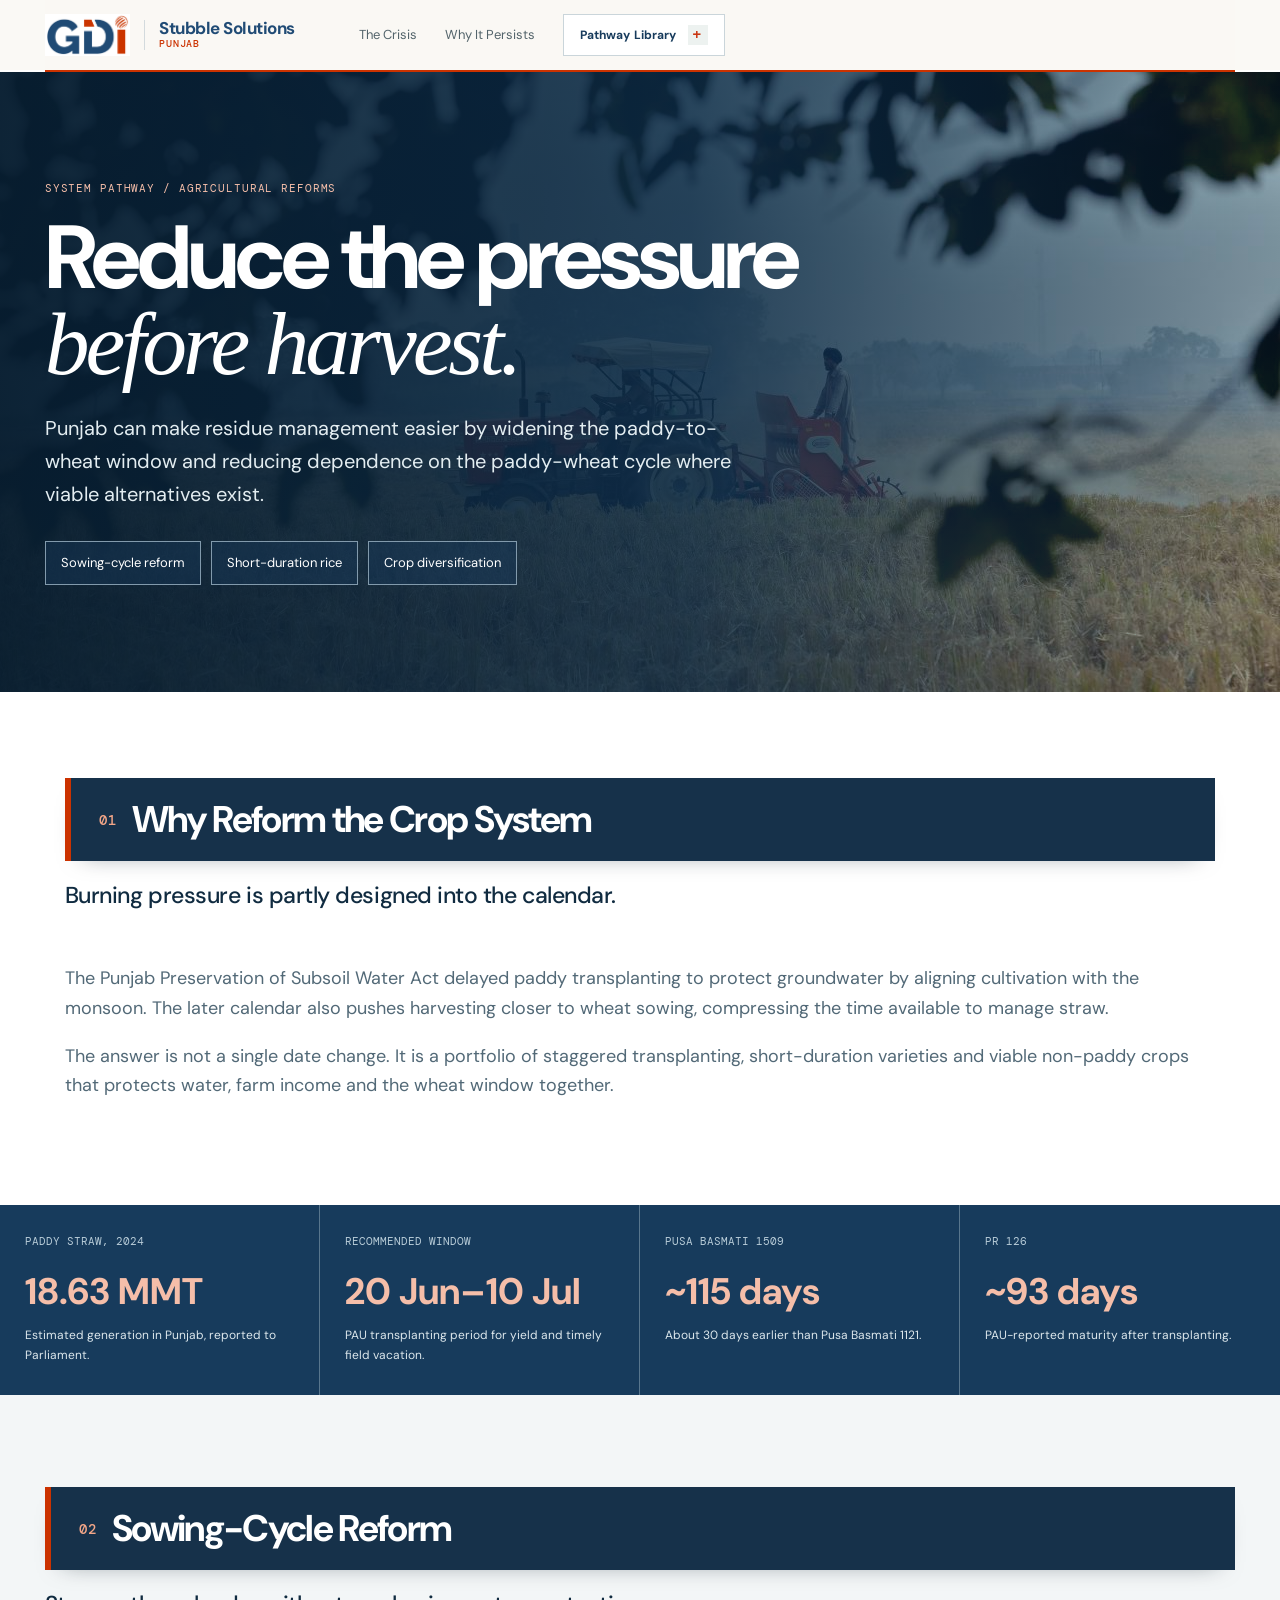
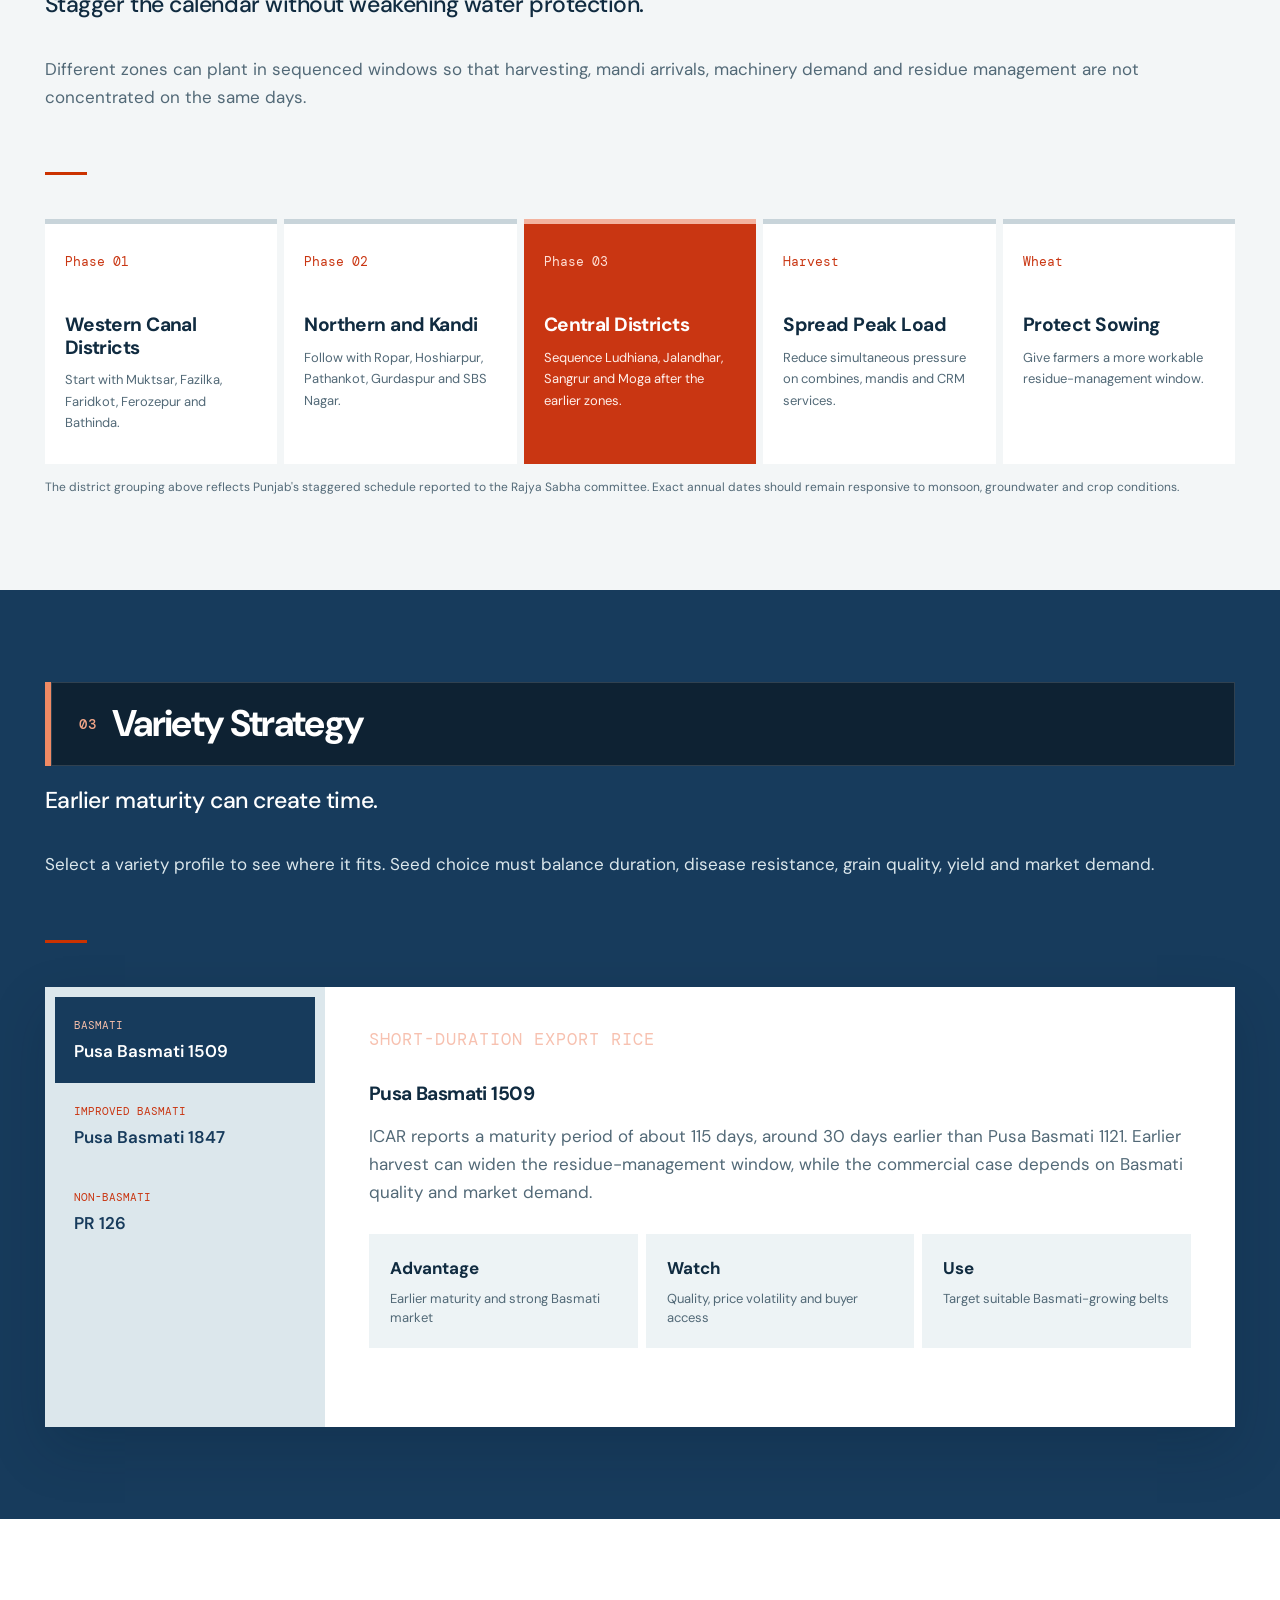
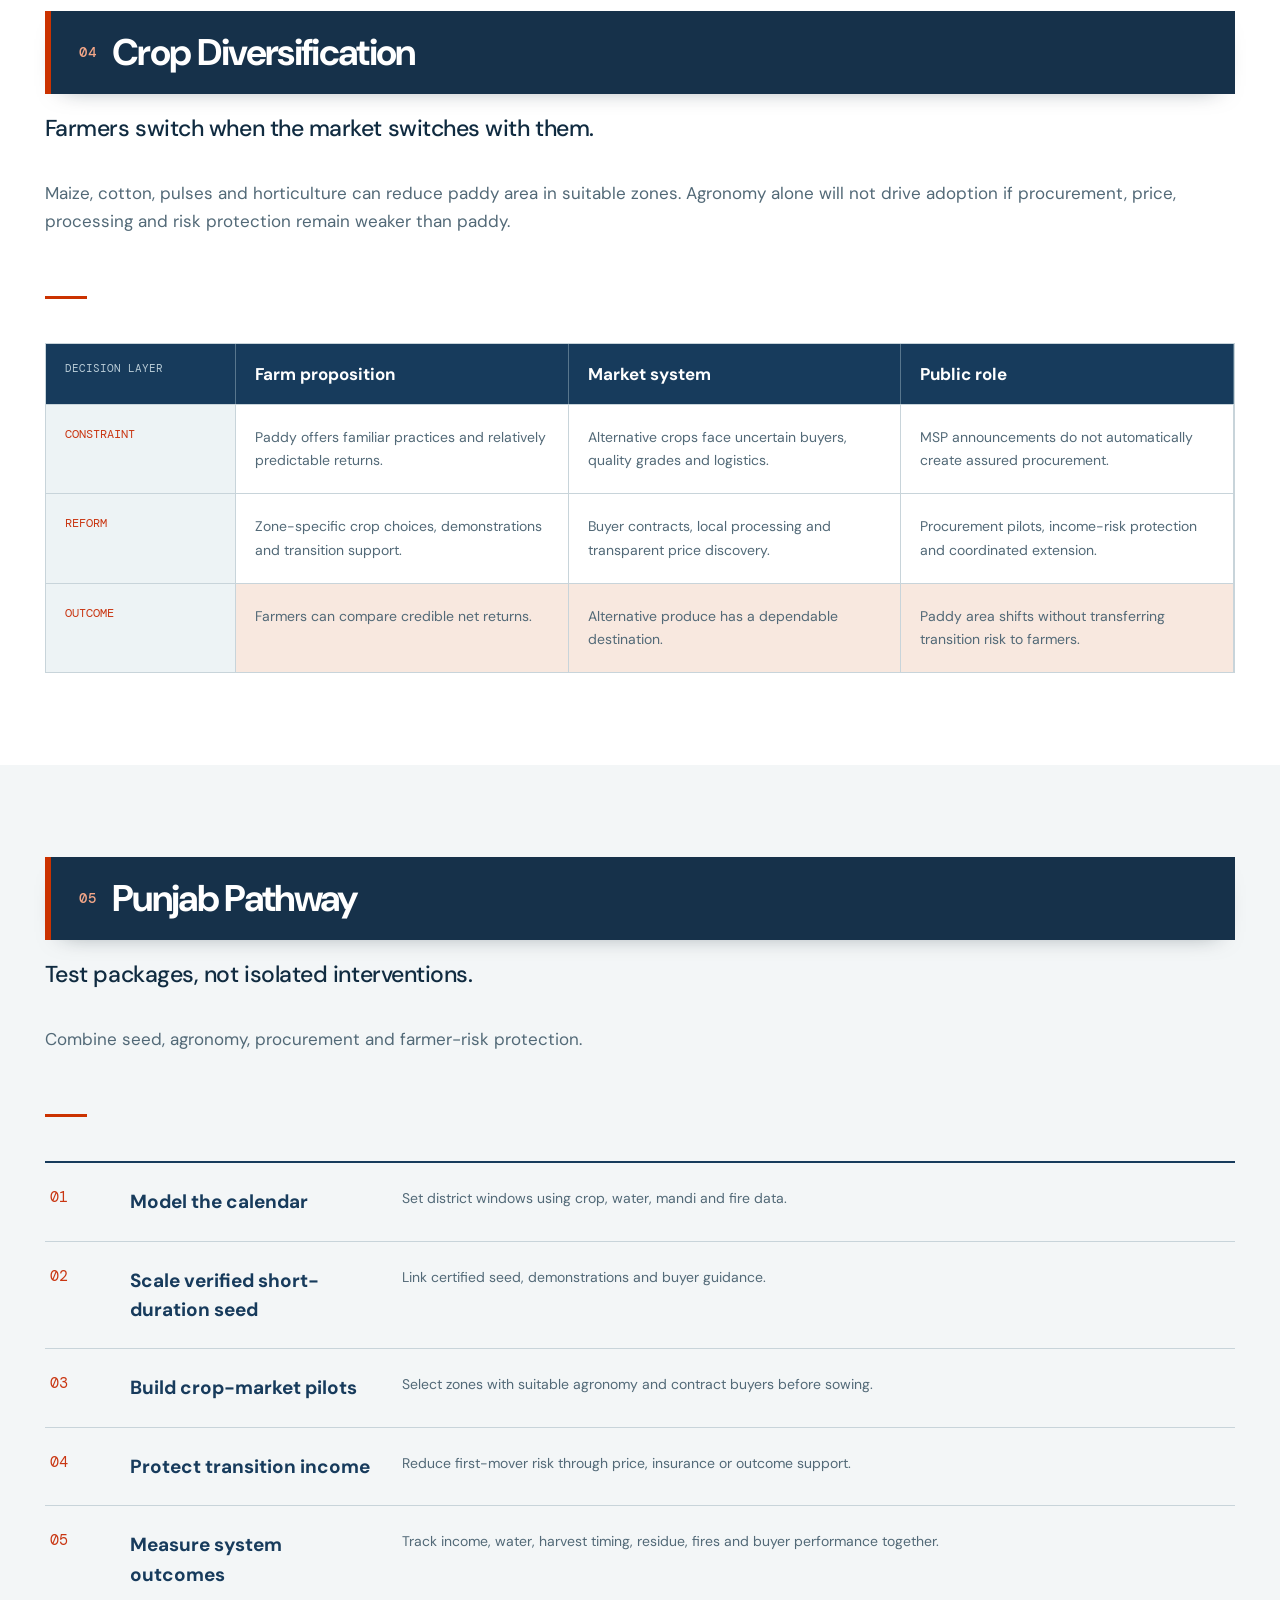
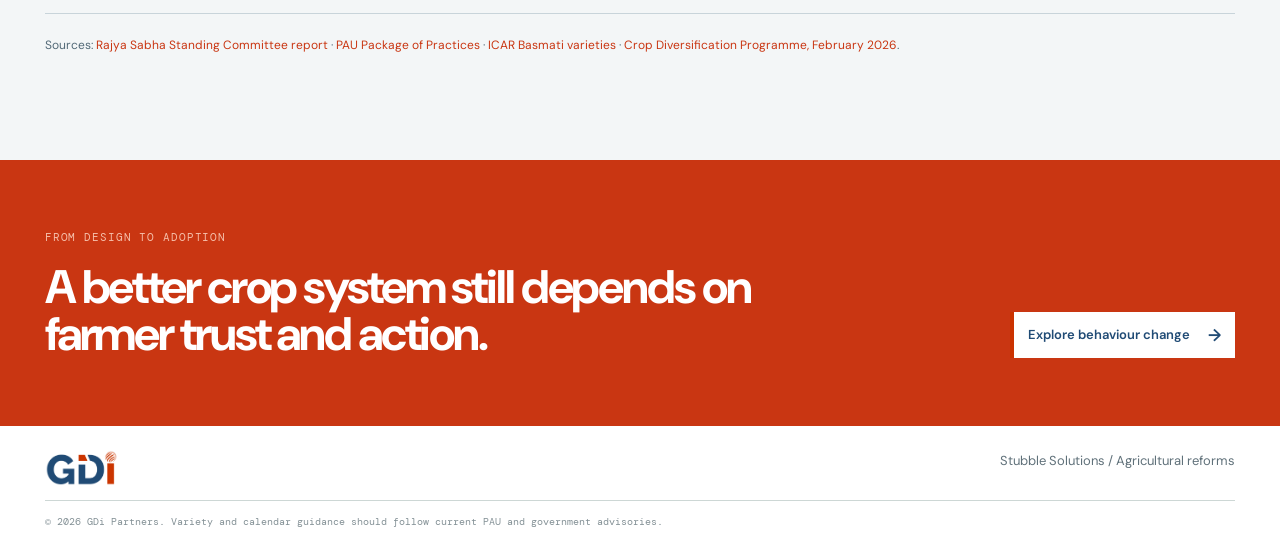
==== commit c53cbff6: "Fix Pathway Library menu - Full-width top bar background used clip-path, which hid the dropdown;   u" ====
--- a/agri-reforms.html
+++ b/agri-reforms.html
@@ -8,7 +8,7 @@
       gtag('js', new Date());
       gtag('config', 'G-KE79TGJ0NB');
     </script><meta charset="UTF-8"/><meta name="viewport" content="width=device-width,initial-scale=1.0"/><meta name="description" content="Agricultural reforms that can reduce Punjab's stubble-burning pressure through a better sowing cycle, short-duration rice and crop diversification."/><title>Agricultural Reforms | Stubble Solutions, Punjab</title><link rel="preconnect" href="https://fonts.googleapis.com"/><link rel="preconnect" href="https://fonts.gstatic.com" crossorigin/><link href="https://fonts.googleapis.com/css2?family=DM+Mono:wght@400;500&family=DM+Sans:opsz,wght@9..40,400;9..40,500;9..40,600;9..40,700&display=swap" rel="stylesheet"/><link rel="stylesheet" href="funders.css"/><link rel="stylesheet" href="palette-update.css"/><link rel="stylesheet" href="consulting-polish.css"/><link rel="stylesheet" href="logo.css"/><link rel="stylesheet" href="ex-situ.css"/><link rel="stylesheet" href="completion-pathways.css"/>
-    <link rel="stylesheet" href="hierarchy.css?v=20261125-1615" /><script src="pathway-nav.js" defer></script></head>
+    <link rel="stylesheet" href="hierarchy.css?v=20261125-1740" /><script src="pathway-nav.js?v=20261125-1740" defer></script></head>
 <body class="ex-page path-page"><header class="topbar"><a href="index.html" class="wordmark logo-link"><img src="assets/gdi-logo.jpg" alt="GDi"/><span class="site-name"><b>Stubble Solutions</b><small>Punjab</small></span></a><nav><a href="index.html#why">The Crisis</a><a href="why-it-persists.html">Why It Persists</a><a href="index.html#pathways">Pathway Library</a></nav><a class="top-cta" href="index.html#pathways">All pathways <span>↗</span></a></header>
 <main><section class="path-hero"><img src="assets/insitu-field-photo.jpg" alt="Paddy field and farm machinery in Punjab"/><div class="path-shade"></div><div class="container path-hero-copy"><p class="kicker light">System pathway / Agricultural reforms</p><h1>Reduce the pressure<br/><em>before harvest.</em></h1><p>Punjab can make residue management easier by widening the paddy-to-wheat window and reducing dependence on the paddy-wheat cycle where viable alternatives exist.</p><div class="path-jumps"><a href="#calendar">Sowing-cycle reform</a><a href="#varieties">Short-duration rice</a><a href="#diversification">Crop diversification</a></div></div></section>
 <section class="container path-summary"><div><p class="kicker section-title"><span class="section-num">01</span><span class="section-name">Why Reform the Crop System</span></p><h2>Burning pressure is partly designed into the calendar.</h2></div><div><p>The Punjab Preservation of Subsoil Water Act delayed paddy transplanting to protect groundwater by aligning cultivation with the monsoon. The later calendar also pushes harvesting closer to wheat sowing, compressing the time available to manage straw.</p><p>The answer is not a single date change. It is a portfolio of staggered transplanting, short-duration varieties and viable non-paddy crops that protects water, farm income and the wheat window together.</p></div></section>
--- a/hierarchy.css
+++ b/hierarchy.css
@@ -71,7 +71,7 @@
 @media(max-width:860px){.site-name{display:none}}
 
 /* Top bar background runs the full width of the screen */
-.topbar{box-shadow:0 0 0 100vmax rgba(250,249,245,.97);clip-path:inset(0 -100vmax)}
+.topbar:before{content:"";position:absolute;top:0;bottom:0;left:-100vmax;right:-100vmax;background:rgba(250,249,245,.97);z-index:-1;pointer-events:none}
 
 /* Section titles sit in a dark header box */
 .kicker.section-title{width:100%;box-sizing:border-box;padding:22px 28px;background:#16314a;border:0;border-left:6px solid #cb3200;align-items:center!important;box-shadow:0 10px 24px -18px rgba(10,28,38,.55)}
@@ -157,16 +157,6 @@
 .gw-step h3{margin:0 0 10px;color:#fff;font-size:22px;letter-spacing:-.03em}
 .gw-step p{margin:0 auto;max-width:330px;color:#c9d8e3;font-size:14.5px;line-height:1.55}
 .gw-step:not(:last-child):after{content:'';position:absolute;top:38px;right:-20px;width:12px;height:12px;border-top:2px solid #f3a688;border-right:2px solid #f3a688;transform:rotate(45deg)}
-.gw-proofs{margin-top:58px;padding-top:30px;border-top:1px solid rgba(255,255,255,.16)}
-.gw-proofs-label{margin:0 0 16px;color:#f3a688;font:500 11px/1 'DM Mono',monospace;letter-spacing:.1em;text-transform:uppercase}
-.gw-proof-grid{display:grid;grid-template-columns:repeat(3,minmax(0,1fr));gap:18px}
-.gw-proof{display:flex;flex-direction:column;padding:22px 22px 20px;background:rgba(255,255,255,.06);border:1px solid rgba(255,255,255,.14);border-top:3px solid #f08a64;color:#fff;text-decoration:none;transition:background .2s,transform .2s}
-.gw-proof:hover{background:rgba(255,255,255,.11);transform:translateY(-3px)}
-.gw-tag{align-self:flex-start;padding:5px 8px;background:rgba(240,138,100,.16);color:#f6b9a2;font:500 9.5px/1 'DM Mono',monospace;letter-spacing:.08em;text-transform:uppercase}
-.gw-proof h4{margin:14px 0 6px;color:#fff;font-size:19px;letter-spacing:-.02em}
-.gw-proof p{margin:0 0 16px;color:#c9d8e3;font-size:14px;line-height:1.5}
-.gw-proof b{margin-top:auto;color:#f6b9a2;font-size:13px}
-.gw-proof em{font-style:normal;margin-left:6px}
 @media(max-width:860px){
  .gw-flow{grid-template-columns:1fr;gap:26px}
  .gw-flow:before{top:44px;bottom:110px;left:43px;right:auto;width:2px;height:auto;background:repeating-linear-gradient(180deg,rgba(243,166,136,.75) 0 10px,transparent 10px 18px)}
@@ -175,5 +165,96 @@
  .gw-step h3{align-self:end}
  .gw-step p{margin:0;max-width:none}
  .gw-step:not(:last-child):after{display:none}
- .gw-proof-grid{grid-template-columns:1fr}
 }
+
+/* GDi's work: steps as panels under the connected nodes */
+.gw-flow{margin-top:60px!important;gap:22px!important}
+.gw-step{padding:0!important}
+.gw-step h3,.gw-step p{position:relative}
+.gw-step .gw-body{margin-top:4px;padding:26px 24px 28px;background:rgba(255,255,255,.06);border:1px solid rgba(255,255,255,.13);border-top:3px solid #f08a64;height:calc(100% - 114px);box-sizing:border-box}
+.gw-step .gw-body h3{font-size:23px}
+.gw-step .gw-body p{max-width:none;font-size:15px}
+.gw-node{margin-bottom:22px!important;background:#0e2233}
+@media(max-width:860px){.gw-step .gw-body{height:auto;margin:0;padding:18px 18px 20px}.gw-step{grid-template-columns:88px 1fr!important}.gw-step .gw-body{grid-row:span 2}}
+
+/* ===== Why It Persists: merged root causes ===== */
+.rc-section{padding:90px 0;background:#fff}
+.rc-table{margin-top:34px;border:1px solid #dfe5e7;background:#fbfaf6}
+.rc-labels{display:grid;grid-template-columns:minmax(0,1.15fr) 90px minmax(0,1.35fr);gap:24px;padding:14px 26px 14px 82px;background:#16314a;color:#cfdbe4;font:500 10.5px/1 'DM Mono',monospace;letter-spacing:.09em;text-transform:uppercase}
+.rc-list{margin:0;padding:0;list-style:none}
+.rc-row{display:grid;grid-template-columns:34px minmax(0,1.15fr) 90px minmax(0,1.35fr);gap:24px;align-items:center;padding:22px 26px;border-top:1px solid #e3e8ea}
+.rc-row:first-child{border-top:0}
+.rc-n{color:#8a99a1;font:500 12px/1 'DM Mono',monospace}
+.rc-q{margin:0;color:#16314a;font-size:18px;font-weight:600;line-height:1.35;letter-spacing:-.015em}
+.rc-no{justify-self:start;padding:8px 18px;background:#cb3200;color:#fff;font:700 13px/1 'DM Sans',Arial,sans-serif;letter-spacing:.06em;text-transform:uppercase;position:relative}
+.rc-no:after{content:'';position:absolute;right:-10px;top:50%;width:10px;border-top:2px solid #cb3200}
+.rc-why{padding-left:16px;border-left:3px solid #e8c0ae}
+.rc-type{display:inline-block;margin-bottom:6px;color:#cb3200;font:500 10.5px/1 'DM Mono',monospace;letter-spacing:.09em;text-transform:uppercase}
+.rc-why p{margin:0;color:#4d5f6b;font-size:14.5px;line-height:1.5}
+.rc-outcome{display:grid;grid-template-columns:200px 1fr;gap:28px;align-items:center;padding:26px;background:#16314a;color:#d4e0e8}
+.rc-burn{display:flex;flex-direction:column;gap:6px;padding:14px 18px;background:#cb3200;color:#fff}
+.rc-burn span{font:500 10px/1 'DM Mono',monospace;letter-spacing:.1em;text-transform:uppercase;opacity:.85}
+.rc-burn strong{font:700 34px/1 'DM Sans',Arial,sans-serif;letter-spacing:-.04em}
+.rc-outcome p{margin:0;font-size:15px;line-height:1.6}
+.rc-outcome b{color:#fff}
+@media(max-width:860px){
+ .rc-labels{display:none}
+ .rc-row{grid-template-columns:28px 1fr auto;gap:10px 14px;align-items:start}
+ .rc-why{grid-column:2/-1}
+ .rc-no:after{display:none}
+ .rc-outcome{grid-template-columns:1fr}
+}
+
+/* ===== Why It Persists: stubble explainer ===== */
+.se-section{padding:90px 0;background:#f4f1ea}
+.se-player{position:relative;margin-top:34px;background:#16314a;border-radius:14px;overflow:hidden;box-shadow:0 30px 60px -36px rgba(16,40,60,.65)}
+.se-stage{display:block;width:100%;height:auto;background:#bcd9ea}
+.se-stage .se-t{fill:#fff;font:700 17px 'DM Sans',Arial,sans-serif}
+.se-stage .se-sub{fill:#fff;opacity:.85;font:500 12.5px 'DM Sans',Arial,sans-serif}
+.se-stage .se-h{fill:#16314a;font:700 28px 'DM Sans',Arial,sans-serif;letter-spacing:-.5px}
+.se-stage .se-s{fill:#4d5f6b;font:600 15px 'DM Sans',Arial,sans-serif}
+.se-stage .se-r{fill:#cb3200;font:700 18px 'DM Sans',Arial,sans-serif}
+.se-bar{display:grid;grid-template-columns:44px 1fr;gap:16px;align-items:center;padding:18px 22px 10px}
+.se-play{width:44px;height:44px;border:0;border-radius:50%;background:#cb3200;color:#fff;font-size:13px;cursor:pointer;box-shadow:0 0 0 6px rgba(203,50,0,.2)}
+.se-caption{margin:0;min-height:2.9em;color:#fff;font-size:17px;line-height:1.45}
+.se-caption.in{animation:se-cap .5s ease both}
+@keyframes se-cap{from{opacity:0;transform:translateY(6px)}to{opacity:1;transform:none}}
+.se-timeline{padding:6px 22px 22px}
+.se-track{position:relative;height:8px;border-radius:4px;background:rgba(255,255,255,.18);cursor:pointer;touch-action:none}
+.se-fill{position:absolute;inset:0 auto 0 0;width:0;border-radius:4px;background:linear-gradient(90deg,#f3a688,#cb3200)}
+.se-marks{position:relative;height:26px;margin-top:8px}
+.se-marks button{position:absolute;top:0;padding:4px 0;border:0;background:none;color:#9fb3c2;font:500 11px/1 'DM Mono',monospace;letter-spacing:.06em;text-transform:uppercase;cursor:pointer;white-space:nowrap}
+.se-marks button:before{content:'';position:absolute;left:0;top:-15px;width:2px;height:10px;background:rgba(255,255,255,.4)}
+.se-marks button.on{color:#f3a688}
+@media(max-width:640px){.se-caption{font-size:14px}.se-marks button{font-size:9px}.se-marks button:nth-child(even){top:14px}.se-marks{height:34px}}
+
+/* ===== Why It Persists: framework house ===== */
+.fw-section{padding:90px 0 100px;background:#fff}
+.fh{margin-top:44px}
+.fh-roof{position:relative;display:grid;place-items:end center;height:130px;padding:0 18% 24px;background:linear-gradient(180deg,#244a70,#16314a);clip-path:polygon(50% 0,100% 78%,100% 100%,0 100%,0 78%)}
+.fh-roof p{margin:0;color:#fff;font:700 clamp(15px,1.7vw,22px)/1.25 'DM Sans',Arial,sans-serif;letter-spacing:-.01em;text-align:center}
+.fh-beam{height:14px;background:#0f2436}
+.fh-cols{display:grid;grid-template-columns:repeat(4,minmax(0,1fr));gap:20px;padding:22px 20px;background:#f3f5f6;border-left:1px solid #e1e6e9;border-right:1px solid #e1e6e9}
+.fh-col{--c:#204b75;display:flex;flex-direction:column;background:#fff;border:1px solid #dde4e8;border-top:0;text-decoration:none;transition:transform .2s ease,box-shadow .2s ease}
+.fh-b{--c:#8f3f4f}.fh-c{--c:#1f6b5c}.fh-d{--c:#3878b5}
+.fh-col:hover{transform:translateY(-4px);box-shadow:0 16px 28px -18px rgba(16,40,60,.55)}
+.fh-capital{display:flex;align-items:center;gap:12px;padding:16px 18px;background:var(--c);color:#fff}
+.fh-capital span{display:grid;place-items:center;width:32px;height:32px;flex:0 0 32px;border-radius:50%;background:#fff;color:var(--c);font:700 15px/1 'DM Sans',Arial,sans-serif}
+.fh-capital strong{font-size:19px;line-height:1.15;letter-spacing:-.02em}
+.fh-shaft{flex:1;margin:0;padding:16px;list-style:none;display:flex;flex-direction:column;gap:10px}
+.fh-shaft li{display:grid;grid-template-columns:30px 1fr;gap:8px;padding:11px 12px;background:color-mix(in srgb,var(--c) 7%,#fff);border-left:3px solid var(--c);color:#33495a;font-size:13.5px;line-height:1.4}
+.fh-shaft li b{color:var(--c);font:700 12px/1.5 'DM Mono',monospace}
+.fh-more{margin:0 16px 16px;color:var(--c);font:600 13px/1 'DM Sans',Arial,sans-serif;font-style:normal}
+.fh-base{display:grid;grid-template-columns:270px 1fr;background:#8a5a24;text-decoration:none}
+.fh-base-head{display:flex;align-items:center;gap:12px;padding:20px 22px;color:#fff}
+.fh-base-head span{display:grid;place-items:center;width:32px;height:32px;flex:0 0 32px;border-radius:50%;background:#fff;color:#8a5a24;font:700 15px/1 'DM Sans',Arial,sans-serif}
+.fh-base-head strong{display:block;font-size:20px;letter-spacing:-.02em}
+.fh-base-head small{display:block;margin-top:4px;color:#f3dcc0;font-size:12.5px}
+.fh-base ul{display:grid;grid-template-columns:repeat(4,minmax(0,1fr));gap:12px;margin:0;padding:16px;list-style:none;background:#f6efe4}
+.fh-base li{display:grid;grid-template-columns:28px 1fr;gap:8px;padding:12px;background:#fff;border-left:3px solid #8a5a24;color:#33495a;font-size:13.5px;line-height:1.4}
+.fh-base li b{color:#8a5a24;font:700 12px/1.5 'DM Mono',monospace}
+.fh-step{height:12px;background:#6b4519}
+.fw-note{margin:28px 0 0;color:#7a8a92;font-size:12px}
+@media(max-width:1100px){.fh-cols{grid-template-columns:repeat(2,minmax(0,1fr))}.fh-base{grid-template-columns:1fr}.fh-base ul{grid-template-columns:repeat(2,minmax(0,1fr))}}
+@media(max-width:620px){.fh-roof{height:118px;padding:0 13% 16px}.fh-roof p{font-size:15px}.fh-cols{grid-template-columns:1fr;padding:16px}.fh-base ul{grid-template-columns:1fr}}
+html,body{overflow-x:clip}
